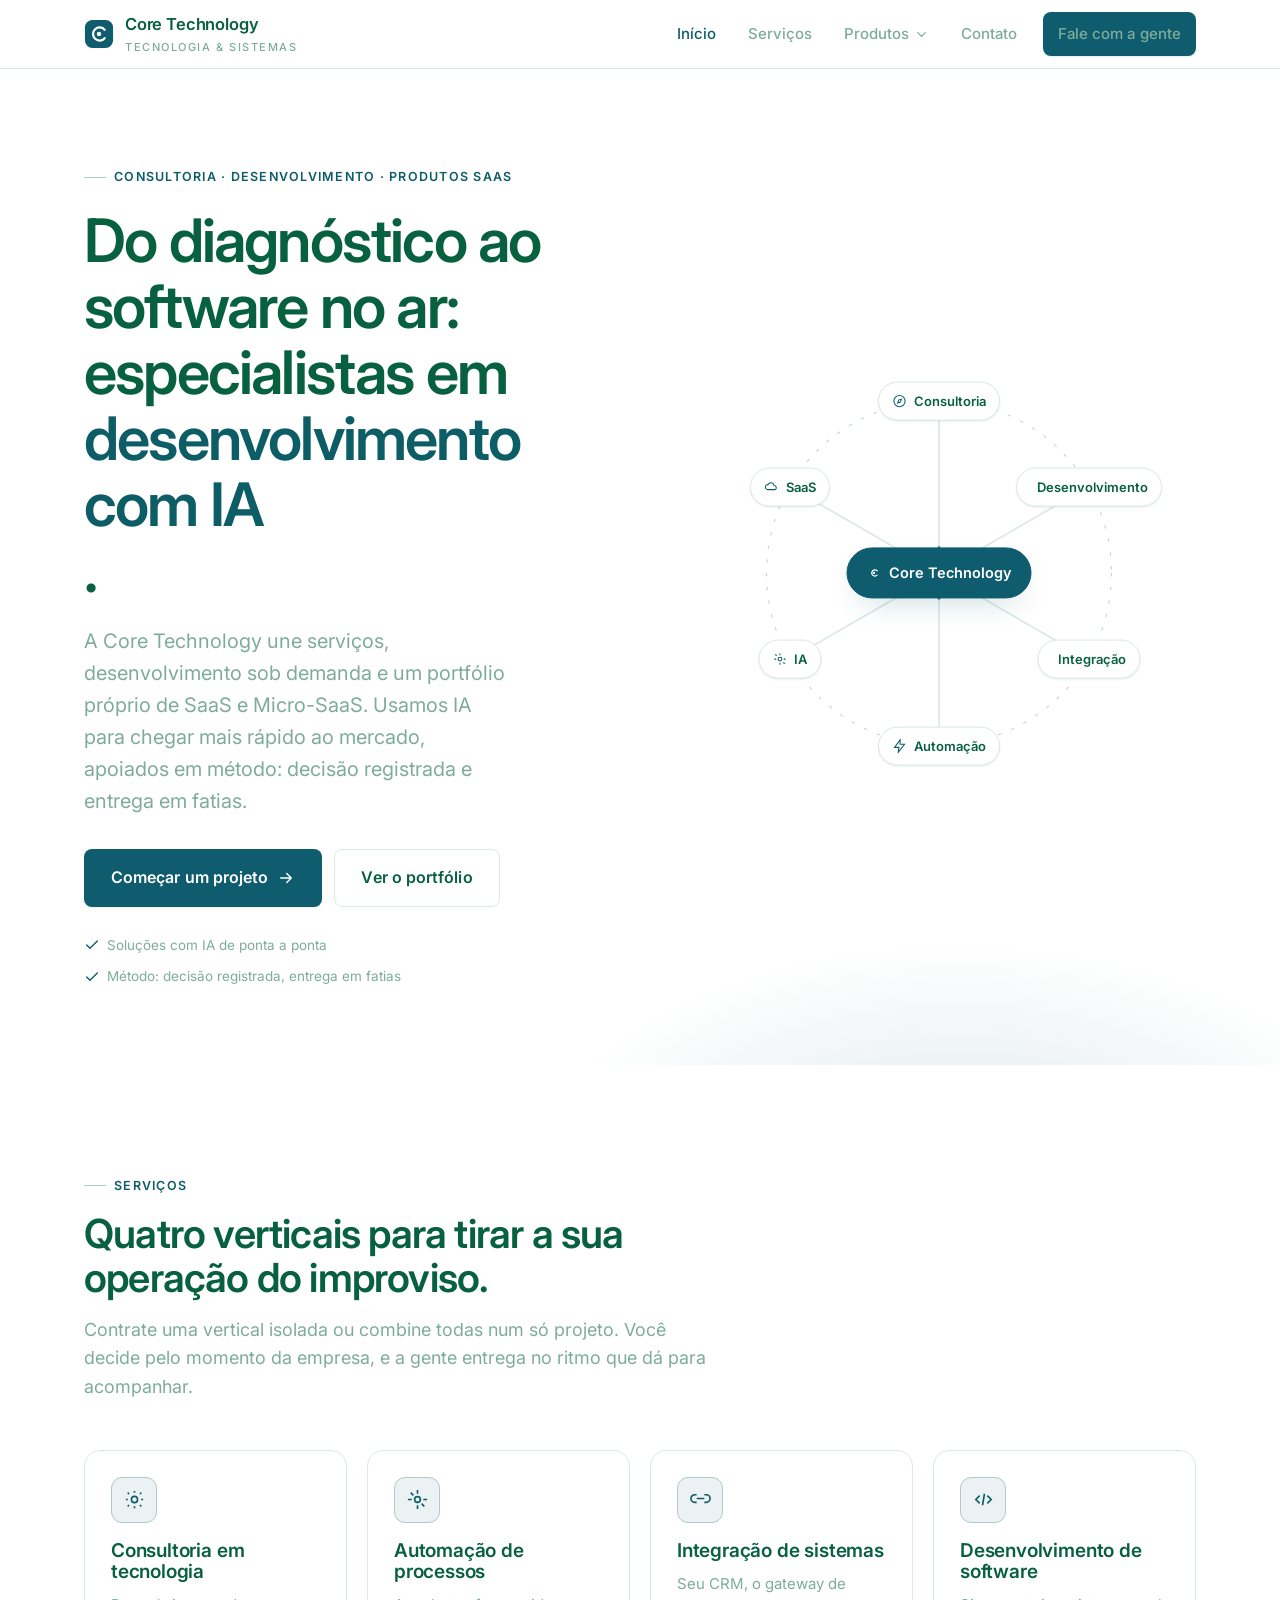
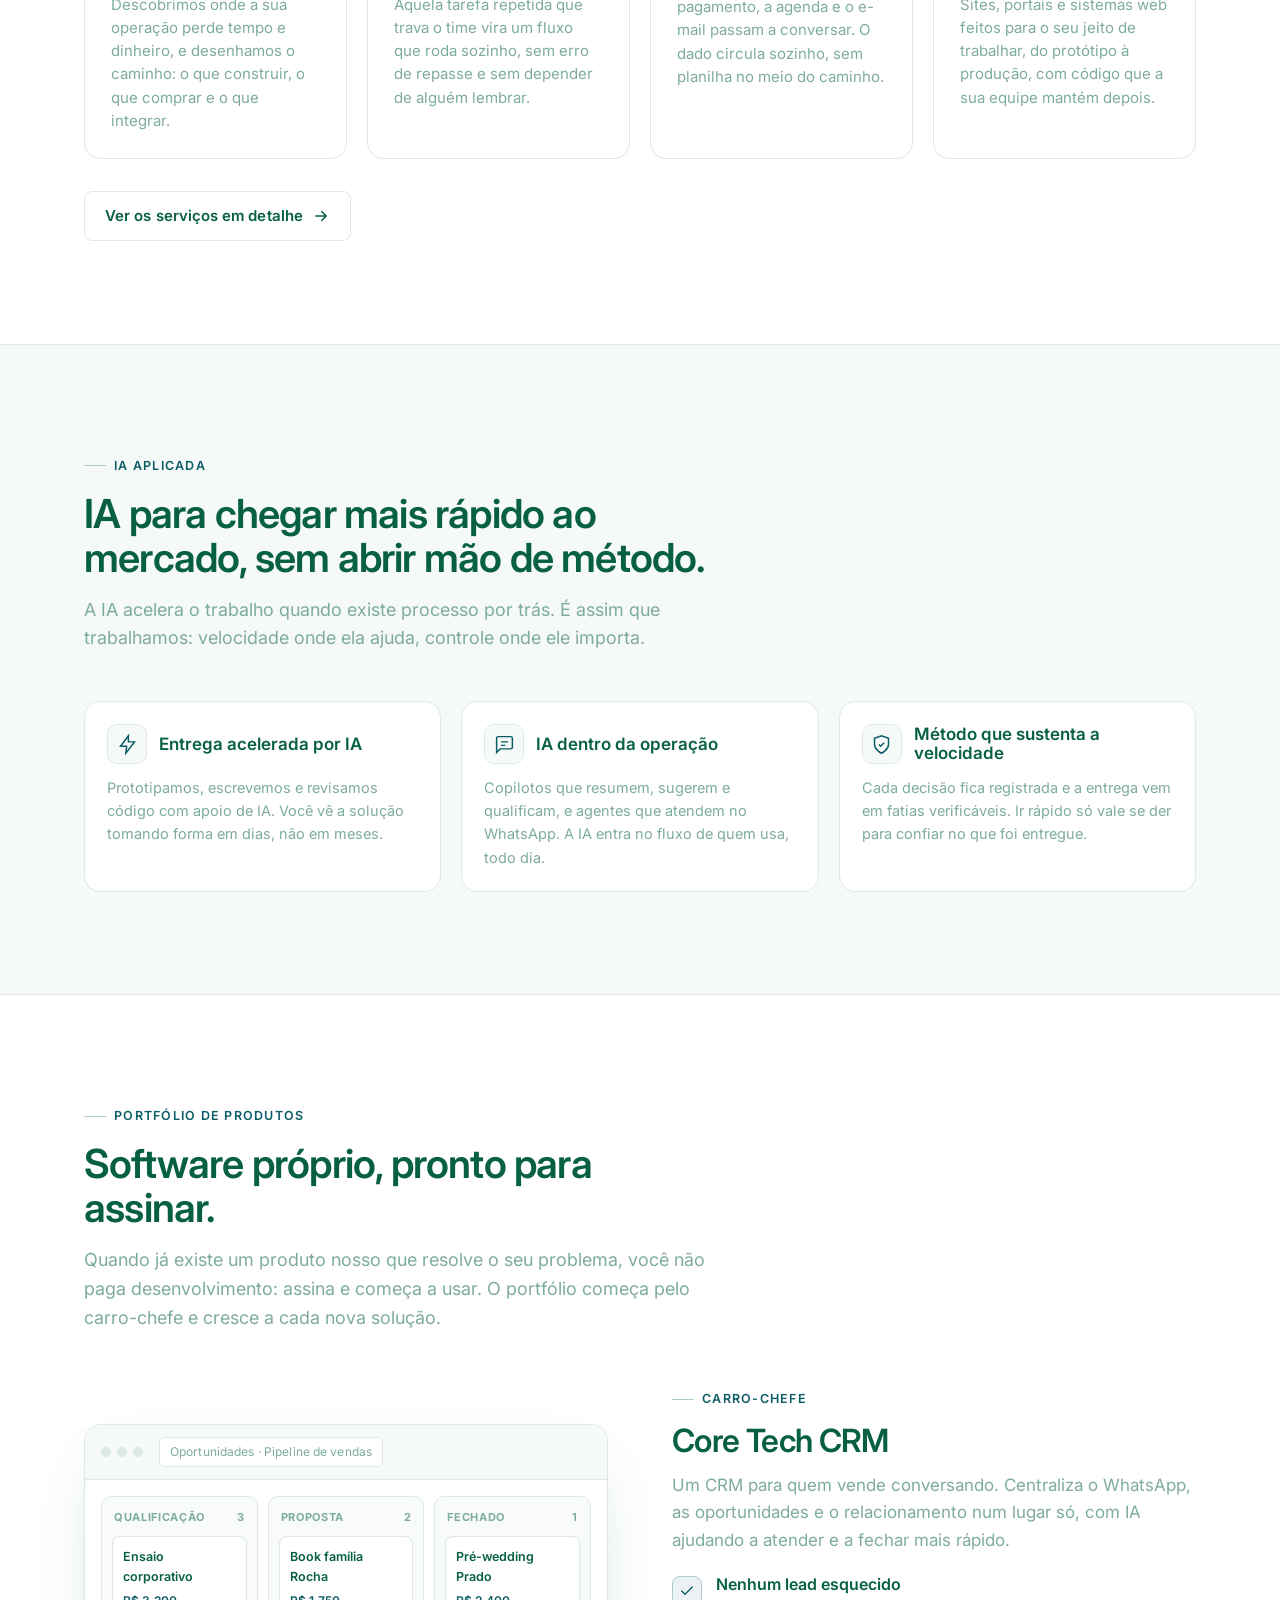
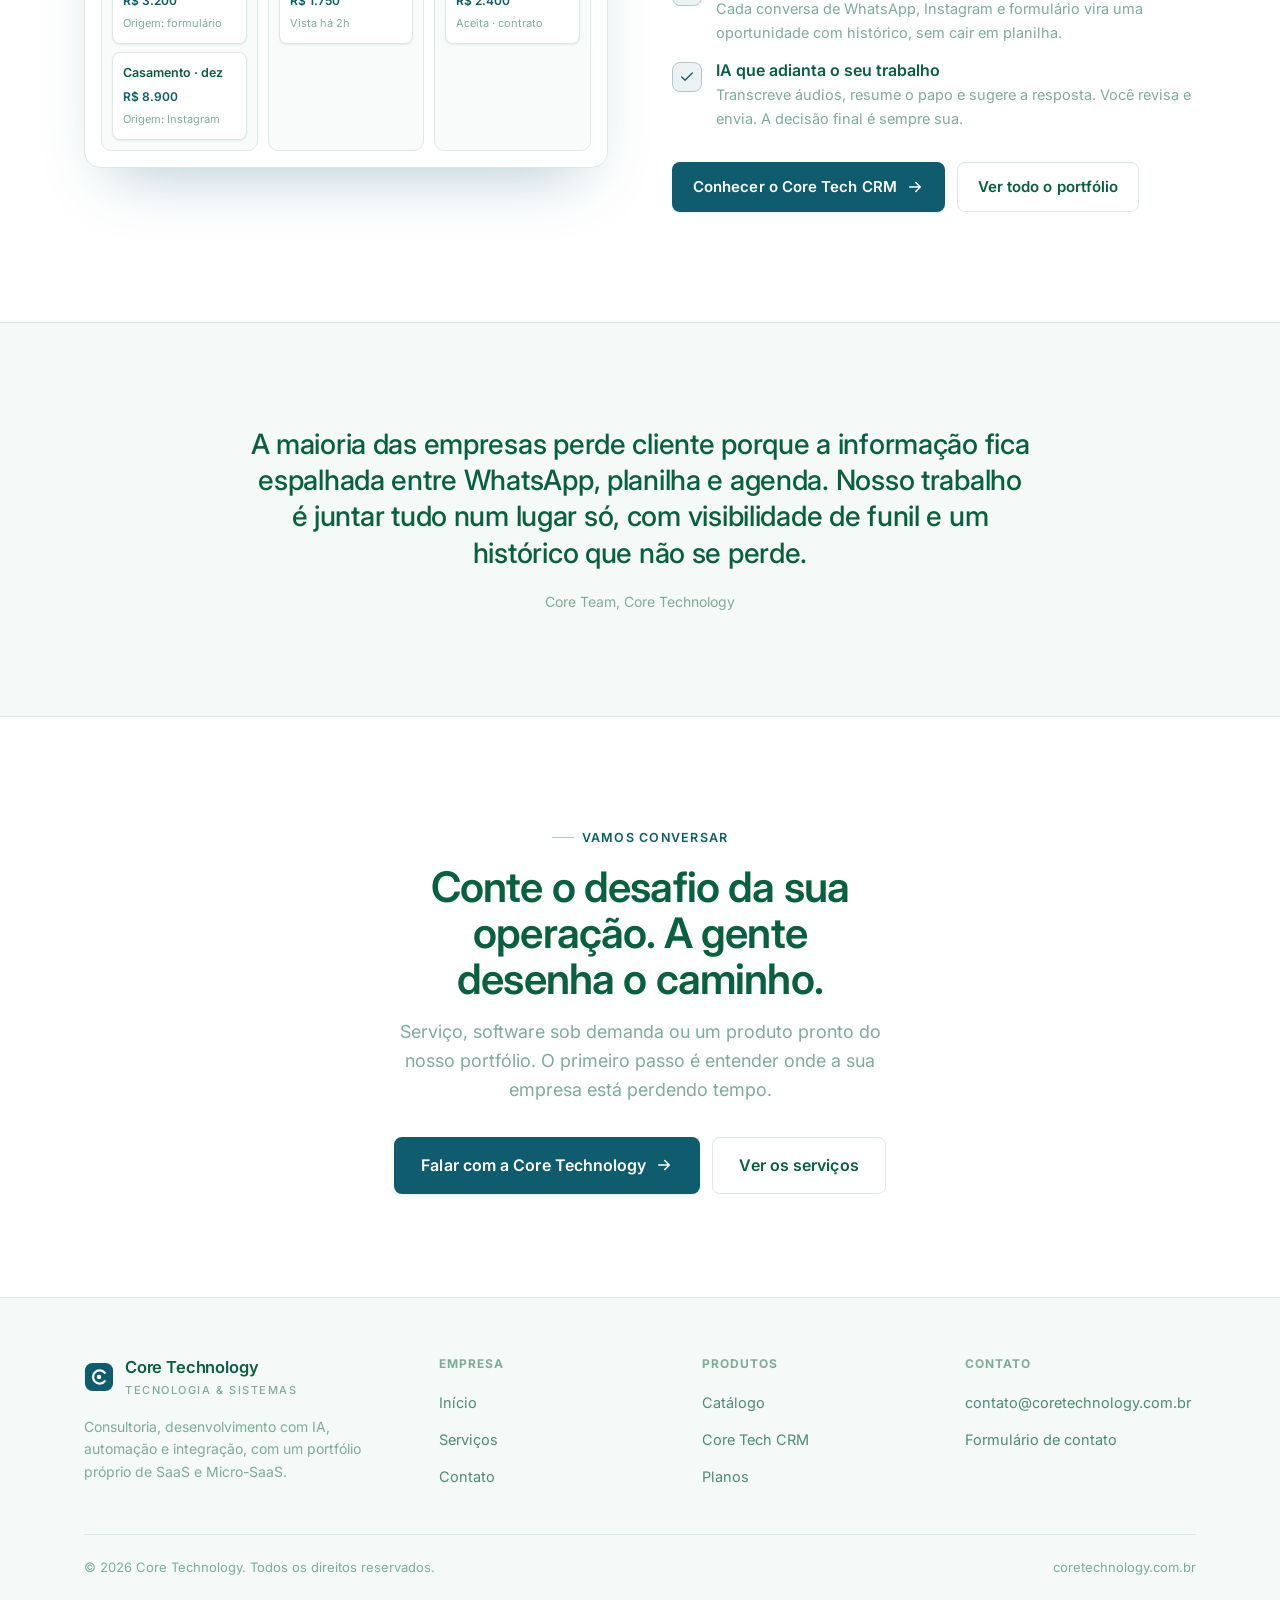
==== index.html @ e30cdcca "Filtro de lista de permissao para o repositorio publico" ====
<!DOCTYPE html>
<html lang="pt-BR">
<head>
<meta charset="UTF-8">
<meta name="viewport" content="width=device-width, initial-scale=1">
<title>Core Technology · Consultoria, desenvolvimento com IA e produtos SaaS</title>
<meta name="description" content="A Core Technology une consultoria em tecnologia, desenvolvimento de software com IA, automação e integração de sistemas a um portfólio próprio de SaaS e Micro-SaaS.">
<link rel="preconnect" href="https://fonts.googleapis.com">
<link rel="preconnect" href="https://fonts.gstatic.com" crossorigin>
<link href="https://fonts.googleapis.com/css2?family=Inter:wght@400;500;600;700&display=swap" rel="stylesheet">
<link rel="stylesheet" href="styles.css?v=3">
</head>
<body>

<!-- ===== Navegação ===== -->
<header class="nav" data-nav data-open="false" data-od-id="site-nav">
  <div class="wrap nav__inner">
    <a href="index.html" class="brand" data-od-id="brand-logo" aria-label="Core Technology, início">
      <svg class="brand__mark" viewBox="0 0 32 32" fill="none" aria-hidden="true">
        <rect x="1" y="1" width="30" height="30" rx="8" fill="var(--accent)"/>
        <path d="M22 11.5a7 7 0 1 0 0 9" stroke="#ffffff" stroke-width="2.4" stroke-linecap="round"/>
        <circle cx="16" cy="16" r="2.4" fill="#ffffff"/>
      </svg>
      <span>
        <span class="brand__name">Core Technology</span>
        <small>Tecnologia &amp; Sistemas</small>
      </span>
    </a>
    <nav class="nav__links" aria-label="Principal">
      <a href="index.html" aria-current="page">Início</a>
      <a href="servicos.html">Serviços</a>
      <div class="nav__drop" data-drop>
        <a href="produtos.html" class="nav__drop-toggle" aria-haspopup="true" aria-expanded="false">Produtos
          <svg class="nav__caret" viewBox="0 0 24 24" fill="none" stroke="currentColor" stroke-width="2" stroke-linecap="round" stroke-linejoin="round" aria-hidden="true"><path d="m6 9 6 6 6-6"/></svg>
        </a>
        <div class="nav__menu">
          <a href="produto-crm.html" class="nav__menu-item">
            <span class="nav__menu-title">Core Tech CRM</span>
            <span class="nav__menu-desc">CRM omnichannel com IA para vender e atender</span>
          </a>
          <span class="nav__menu-soon">Mais produtos em breve</span>
        </div>
      </div>
      <a href="contato.html">Contato</a>
      <a href="contato.html" class="btn btn--primary nav__cta">Fale com a gente</a>
    </nav>
    <button class="nav__burger" data-burger aria-label="Abrir menu" aria-expanded="false">
      <svg viewBox="0 0 24 24" fill="none" stroke="currentColor" stroke-width="2" stroke-linecap="round"><path d="M4 7h16M4 12h16M4 17h16"/></svg>
    </button>
  </div>
</header>

<main>
<!-- ===== Hero ===== -->
<section class="hero" data-od-id="hero">
  <div class="hero__glow" aria-hidden="true"></div>
  <div class="wrap hero__grid">
    <div class="hero__copy reveal in">
      <span class="eyebrow">Consultoria · Desenvolvimento · Produtos SaaS</span>
      <h1>Do diagnóstico ao software no ar: especialistas em <span class="rotator" data-rotate data-words="desenvolvimento com IA|consultoria de tecnologia|automação de processos|integração de sistemas|produtos SaaS">desenvolvimento com IA</span>.</h1>
      <p class="hero__lede">A Core Technology une serviços, desenvolvimento sob demanda e um portfólio próprio de SaaS e Micro-SaaS. Usamos IA para chegar mais rápido ao mercado, apoiados em método: decisão registrada e entrega em fatias.</p>
      <div class="hero__actions">
        <a href="contato.html" class="btn btn--primary btn--lg">Começar um projeto
          <svg viewBox="0 0 24 24" fill="none" stroke="currentColor" stroke-width="2" stroke-linecap="round" stroke-linejoin="round"><path d="M5 12h14M13 6l6 6-6 6"/></svg>
        </a>
        <a href="produtos.html" class="btn btn--ghost btn--lg">Ver o portfólio</a>
      </div>
      <div class="hero__meta">
        <span><svg viewBox="0 0 24 24" fill="none" stroke="currentColor" stroke-width="2" stroke-linecap="round" stroke-linejoin="round"><path d="M20 6 9 17l-5-5"/></svg> Soluções com IA de ponta a ponta</span>
        <span><svg viewBox="0 0 24 24" fill="none" stroke="currentColor" stroke-width="2" stroke-linecap="round" stroke-linejoin="round"><path d="M20 6 9 17l-5-5"/></svg> Método: decisão registrada, entrega em fatias</span>
      </div>
    </div>

    <!-- Animação: constelação de capacidades -->
    <div class="hero__visual reveal in" aria-hidden="true">
      <div class="constellation" data-od-id="hero-constelacao">
        <svg class="constellation__svg" viewBox="0 0 400 400" fill="none" aria-hidden="true">
          <circle class="cons-ring" cx="200" cy="200" r="150"/>
          <g class="cons-lines">
            <line x1="200" y1="200" x2="200" y2="50"/>
            <line x1="200" y1="200" x2="329.9" y2="125"/>
            <line x1="200" y1="200" x2="329.9" y2="275"/>
            <line x1="200" y1="200" x2="200" y2="350"/>
            <line x1="200" y1="200" x2="70.1" y2="275"/>
            <line x1="200" y1="200" x2="70.1" y2="125"/>
          </g>
          <g class="cons-pulses">
            <line x1="200" y1="200" x2="200" y2="50" style="animation-delay:0s"/>
            <line x1="200" y1="200" x2="329.9" y2="125" style="animation-delay:.55s"/>
            <line x1="200" y1="200" x2="329.9" y2="275" style="animation-delay:1.1s"/>
            <line x1="200" y1="200" x2="200" y2="350" style="animation-delay:1.65s"/>
            <line x1="200" y1="200" x2="70.1" y2="275" style="animation-delay:.3s"/>
            <line x1="200" y1="200" x2="70.1" y2="125" style="animation-delay:.85s"/>
          </g>
        </svg>
        <span class="cons-node cons-node--center" style="left:50%;top:50%">
          <svg viewBox="0 0 24 24" fill="none" aria-hidden="true"><path d="M17 8.5a5 5 0 1 0 0 7" stroke="currentColor" stroke-width="2" stroke-linecap="round"/><circle cx="12" cy="12" r="1.8" fill="currentColor"/></svg>
          Core Technology
        </span>
        <span class="cons-node" style="left:50%;top:12.5%;animation-delay:0s"><svg viewBox="0 0 24 24" fill="none" stroke="currentColor" stroke-width="1.7"><circle cx="12" cy="12" r="9"/><path d="m15 9-2 5-4 1 2-5z"/></svg> Consultoria</span>
        <span class="cons-node" style="left:82.475%;top:31.25%;animation-delay:.6s"><svg viewBox="0 0 24 24" fill="none" stroke="currentColor" stroke-width="1.7"><path d="m8 8-4 4 4 4M16 8l4 4-4 4"/></svg> Desenvolvimento</span>
        <span class="cons-node" style="left:82.475%;top:68.75%;animation-delay:1.2s"><svg viewBox="0 0 24 24" fill="none" stroke="currentColor" stroke-width="1.7"><path d="M8 7H6a4 4 0 0 0 0 8h2M16 7h2a4 4 0 0 1 0 8h-2M8 11h8"/></svg> Integração</span>
        <span class="cons-node" style="left:50%;top:87.5%;animation-delay:.3s"><svg viewBox="0 0 24 24" fill="none" stroke="currentColor" stroke-width="1.7"><path d="M13 2 4 14h7l-1 8 10-13h-7z"/></svg> Automação</span>
        <span class="cons-node" style="left:17.525%;top:68.75%;animation-delay:.9s"><svg viewBox="0 0 24 24" fill="none" stroke="currentColor" stroke-width="1.7"><path d="M12 3v3M12 18v3M4.5 4.5 6.7 6.7M17.3 17.3l2.2 2.2M3 12h3M18 12h3"/><circle cx="12" cy="12" r="3"/></svg> IA</span>
        <span class="cons-node" style="left:17.525%;top:31.25%;animation-delay:1.5s"><svg viewBox="0 0 24 24" fill="none" stroke="currentColor" stroke-width="1.7"><path d="M6 16a4 4 0 0 1 .5-8 5 5 0 0 1 9.5 1.5A3.5 3.5 0 0 1 18 16z"/></svg> SaaS</span>
      </div>
    </div>
  </div>
</section>

<!-- ===== Frentes de trabalho ===== -->
<section class="section" data-od-id="frentes">
  <div class="wrap">
    <div class="section__head reveal">
      <span class="eyebrow">Serviços</span>
      <h2>Quatro verticais para tirar a sua operação do improviso.</h2>
      <p>Contrate uma vertical isolada ou combine todas num só projeto. Você decide pelo momento da empresa, e a gente entrega no ritmo que dá para acompanhar.</p>
    </div>
    <div class="grid grid--4">
      <article class="card reveal" data-od-id="card-consultoria">
        <div class="card__icon"><svg viewBox="0 0 24 24" fill="none" stroke="currentColor" stroke-width="1.7"><path d="M12 3v2M12 19v2M5 12H3M21 12h-2M6.3 6.3 4.9 4.9M19.1 19.1l-1.4-1.4M17.7 6.3l1.4-1.4M4.9 19.1l1.4-1.4"/><circle cx="12" cy="12" r="3.2"/></svg></div>
        <h3>Consultoria em tecnologia</h3>
        <p>Descobrimos onde a sua operação perde tempo e dinheiro, e desenhamos o caminho: o que construir, o que comprar e o que integrar.</p>
      </article>
      <article class="card reveal" data-od-id="card-automacao">
        <div class="card__icon"><svg viewBox="0 0 24 24" fill="none" stroke="currentColor" stroke-width="1.7"><path d="M12 2v4M12 18v4M4.9 4.9l2.8 2.8M16.3 16.3l2.8 2.8M2 12h4M18 12h4"/><circle cx="12" cy="12" r="3"/></svg></div>
        <h3>Automação de processos</h3>
        <p>Aquela tarefa repetida que trava o time vira um fluxo que roda sozinho, sem erro de repasse e sem depender de alguém lembrar.</p>
      </article>
      <article class="card reveal" data-od-id="card-integracao">
        <div class="card__icon"><svg viewBox="0 0 24 24" fill="none" stroke="currentColor" stroke-width="1.7"><path d="M8 7H6a4 4 0 0 0 0 8h2M16 7h2a4 4 0 0 1 0 8h-2M8 11h8"/></svg></div>
        <h3>Integração de sistemas</h3>
        <p>Seu CRM, o gateway de pagamento, a agenda e o e-mail passam a conversar. O dado circula sozinho, sem planilha no meio do caminho.</p>
      </article>
      <article class="card reveal" data-od-id="card-desenvolvimento">
        <div class="card__icon"><svg viewBox="0 0 24 24" fill="none" stroke="currentColor" stroke-width="1.7"><path d="m8 8-4 4 4 4M16 8l4 4-4 4M13 6l-2 12"/></svg></div>
        <h3>Desenvolvimento de software</h3>
        <p>Sites, portais e sistemas web feitos para o seu jeito de trabalhar, do protótipo à produção, com código que a sua equipe mantém depois.</p>
      </article>
    </div>
    <div style="margin-top:32px" class="reveal">
      <a href="servicos.html" class="btn btn--ghost">Ver os serviços em detalhe
        <svg viewBox="0 0 24 24" fill="none" stroke="currentColor" stroke-width="2" stroke-linecap="round" stroke-linejoin="round"><path d="M5 12h14M13 6l6 6-6 6"/></svg>
      </a>
    </div>
  </div>
</section>

<!-- ===== IA + método ===== -->
<section class="section section--surface" data-od-id="ia-metodo">
  <div class="wrap">
    <div class="section__head reveal">
      <span class="eyebrow">IA aplicada</span>
      <h2>IA para chegar mais rápido ao mercado, sem abrir mão de método.</h2>
      <p>A IA acelera o trabalho quando existe processo por trás. É assim que trabalhamos: velocidade onde ela ajuda, controle onde ele importa.</p>
    </div>
    <div class="grid grid--3">
      <article class="feat reveal" data-od-id="ia-1">
        <div class="feat__head">
          <div class="feat__ico"><svg viewBox="0 0 24 24" fill="none" stroke="currentColor" stroke-width="1.7"><path d="M13 2 4 14h7l-1 8 10-13h-7z"/></svg></div>
          <h3>Entrega acelerada por IA</h3>
        </div>
        <p>Prototipamos, escrevemos e revisamos código com apoio de IA. Você vê a solução tomando forma em dias, não em meses.</p>
      </article>
      <article class="feat reveal" data-od-id="ia-2">
        <div class="feat__head">
          <div class="feat__ico"><svg viewBox="0 0 24 24" fill="none" stroke="currentColor" stroke-width="1.7"><path d="M21 15a2 2 0 0 1-2 2H7l-4 4V5a2 2 0 0 1 2-2h14a2 2 0 0 1 2 2z"/><path d="M8 9h8M8 13h5"/></svg></div>
          <h3>IA dentro da operação</h3>
        </div>
        <p>Copilotos que resumem, sugerem e qualificam, e agentes que atendem no WhatsApp. A IA entra no fluxo de quem usa, todo dia.</p>
      </article>
      <article class="feat reveal" data-od-id="ia-3">
        <div class="feat__head">
          <div class="feat__ico"><svg viewBox="0 0 24 24" fill="none" stroke="currentColor" stroke-width="1.7"><path d="M12 22s8-4 8-10V5l-8-3-8 3v7c0 6 8 10 8 10z"/><path d="m9 12 2 2 4-4"/></svg></div>
          <h3>Método que sustenta a velocidade</h3>
        </div>
        <p>Cada decisão fica registrada e a entrega vem em fatias verificáveis. Ir rápido só vale se der para confiar no que foi entregue.</p>
      </article>
    </div>
  </div>
</section>

<!-- ===== Portfólio de produtos ===== -->
<section class="section" data-od-id="portfolio">
  <div class="wrap">
    <div class="section__head reveal">
      <span class="eyebrow">Portfólio de produtos</span>
      <h2>Software próprio, pronto para assinar.</h2>
      <p>Quando já existe um produto nosso que resolve o seu problema, você não paga desenvolvimento: assina e começa a usar. O portfólio começa pelo carro-chefe e cresce a cada nova solução.</p>
    </div>

    <div class="split reveal" style="margin-bottom:8px">
      <div class="split__media" aria-hidden="true">
        <div class="mock" data-od-id="crm-kanban-mockup">
          <div class="mock__bar">
            <span class="mock__dots"><i></i><i></i><i></i></span>
            <span class="mock__addr">Oportunidades · Pipeline de vendas</span>
          </div>
          <div style="padding:16px">
            <div class="kanban">
              <div class="kanban__col">
                <div class="kanban__h"><span>Qualificação</span><span>3</span></div>
                <div class="kanban__card"><div class="t">Ensaio corporativo</div><div class="v">R$ 3.200</div><div class="m">Origem: formulário</div></div>
                <div class="kanban__card"><div class="t">Casamento · dez</div><div class="v">R$ 8.900</div><div class="m">Origem: Instagram</div></div>
              </div>
              <div class="kanban__col">
                <div class="kanban__h"><span>Proposta</span><span>2</span></div>
                <div class="kanban__card"><div class="t">Book família Rocha</div><div class="v">R$ 1.750</div><div class="m">Vista há 2h</div></div>
              </div>
              <div class="kanban__col">
                <div class="kanban__h"><span>Fechado</span><span>1</span></div>
                <div class="kanban__card"><div class="t">Pré-wedding Prado</div><div class="v">R$ 2.400</div><div class="m">Aceita · contrato</div></div>
              </div>
            </div>
          </div>
        </div>
      </div>
      <div class="split__copy">
        <span class="eyebrow">Carro-chefe</span>
        <h3 style="font-size:clamp(24px,3.2vw,32px);letter-spacing:-0.02em;margin-top:14px">Core Tech CRM</h3>
        <p style="margin-top:14px;color:var(--fg-mute);font-size:17px">Um CRM para quem vende conversando. Centraliza o WhatsApp, as oportunidades e o relacionamento num lugar só, com IA ajudando a atender e a fechar mais rápido.</p>
        <ul class="split__list" style="margin-top:22px">
          <li>
            <span class="n"><svg viewBox="0 0 24 24" fill="none" stroke="currentColor" stroke-width="2" stroke-linecap="round" stroke-linejoin="round"><path d="M20 6 9 17l-5-5"/></svg></span>
            <div><h4>Nenhum lead esquecido</h4><p>Cada conversa de WhatsApp, Instagram e formulário vira uma oportunidade com histórico, sem cair em planilha.</p></div>
          </li>
          <li>
            <span class="n"><svg viewBox="0 0 24 24" fill="none" stroke="currentColor" stroke-width="2" stroke-linecap="round" stroke-linejoin="round"><path d="M20 6 9 17l-5-5"/></svg></span>
            <div><h4>IA que adianta o seu trabalho</h4><p>Transcreve áudios, resume o papo e sugere a resposta. Você revisa e envia. A decisão final é sempre sua.</p></div>
          </li>
        </ul>
        <div class="hero__actions">
          <a href="produto-crm.html" class="btn btn--primary">Conhecer o Core Tech CRM
            <svg viewBox="0 0 24 24" fill="none" stroke="currentColor" stroke-width="2" stroke-linecap="round" stroke-linejoin="round"><path d="M5 12h14M13 6l6 6-6 6"/></svg>
          </a>
          <a href="produtos.html" class="btn btn--ghost">Ver todo o portfólio</a>
        </div>
      </div>
    </div>
  </div>
</section>

<!-- ===== Citação / princípio ===== -->
<section class="section section--surface" data-od-id="principio">
  <div class="wrap">
    <div class="quote reveal">
      <p>A maioria das empresas perde cliente porque a informação fica espalhada entre WhatsApp, planilha e agenda. Nosso trabalho é juntar tudo num lugar só, com visibilidade de funil e um histórico que não se perde.</p>
      <cite>Core Team, Core Technology</cite>
    </div>
  </div>
</section>

<!-- ===== CTA final ===== -->
<section class="section" data-od-id="cta">
  <div class="wrap cta-band reveal">
    <span class="eyebrow" style="justify-content:center">Vamos conversar</span>
    <h2 style="margin-top:16px">Conte o desafio da sua operação. A gente desenha o caminho.</h2>
    <p>Serviço, software sob demanda ou um produto pronto do nosso portfólio. O primeiro passo é entender onde a sua empresa está perdendo tempo.</p>
    <div class="hero__actions">
      <a href="contato.html" class="btn btn--primary btn--lg">Falar com a Core Technology
        <svg viewBox="0 0 24 24" fill="none" stroke="currentColor" stroke-width="2" stroke-linecap="round" stroke-linejoin="round"><path d="M5 12h14M13 6l6 6-6 6"/></svg>
      </a>
      <a href="servicos.html" class="btn btn--ghost btn--lg">Ver os serviços</a>
    </div>
  </div>
</section>
</main>

<!-- ===== Rodapé ===== -->
<footer class="footer" data-od-id="site-footer">
  <div class="wrap">
    <div class="footer__grid">
      <div class="footer__brand">
        <a href="index.html" class="brand" aria-label="Core Technology">
          <svg class="brand__mark" viewBox="0 0 32 32" fill="none" aria-hidden="true">
            <rect x="1" y="1" width="30" height="30" rx="8" fill="var(--accent)"/>
            <path d="M22 11.5a7 7 0 1 0 0 9" stroke="#ffffff" stroke-width="2.4" stroke-linecap="round"/>
            <circle cx="16" cy="16" r="2.4" fill="#ffffff"/>
          </svg>
          <span><span class="brand__name">Core Technology</span><small>Tecnologia &amp; Sistemas</small></span>
        </a>
        <p>Consultoria, desenvolvimento com IA, automação e integração, com um portfólio próprio de SaaS e Micro-SaaS.</p>
      </div>
      <div>
        <h5>Empresa</h5>
        <ul>
          <li><a href="index.html">Início</a></li>
          <li><a href="servicos.html">Serviços</a></li>
          <li><a href="contato.html">Contato</a></li>
        </ul>
      </div>
      <div>
        <h5>Produtos</h5>
        <ul>
          <li><a href="produtos.html">Catálogo</a></li>
          <li><a href="produto-crm.html">Core Tech CRM</a></li>
          <li><a href="produto-crm.html#planos">Planos</a></li>
        </ul>
      </div>
      <div>
        <h5>Contato</h5>
        <ul>
          <li><a href="mailto:contato@coretechnology.com.br">contato@coretechnology.com.br</a></li>
          <li><a href="contato.html">Formulário de contato</a></li>
        </ul>
      </div>
    </div>
    <div class="footer__bar">
      <span>© <span data-year>2026</span> Core Technology. Todos os direitos reservados.</span>
      <span>coretechnology.com.br</span>
    </div>
  </div>
</footer>

<script src="site.js?v=3"></script>
</body>
</html>
---- styles.css ----
/* Core Technology — sistema visual compartilhado
   Design System: Core Tech CRM Suite — azul-petróleo, superfícies claras, Inter.
   Superfície pública: densidade respirada. Cores literais só no :root. */

:root {
  --bg: #ffffff;
  --fg: #07603f;
  --accent: #0e5c6e;
  --surface: #f5f9f7;
  --muted: #8fb7a9;
  --border: #dce9e4;

  /* derivados — nenhum literal novo, só mistura dos tokens acima */
  --fg-soft: color-mix(in srgb, var(--fg) 72%, var(--bg));
  --fg-mute: color-mix(in srgb, var(--fg) 52%, var(--bg));
  --accent-ink: color-mix(in srgb, var(--accent) 85%, var(--fg));
  --accent-wash: color-mix(in srgb, var(--accent) 8%, var(--bg));
  --accent-line: color-mix(in srgb, var(--accent) 22%, var(--border));
  --surface-2: color-mix(in srgb, var(--surface) 60%, var(--bg));
  --shadow-sm: 0 1px 2px color-mix(in srgb, var(--accent) 10%, transparent);
  --shadow-md: 0 12px 32px -14px color-mix(in srgb, var(--accent) 30%, transparent);
  --shadow-lg: 0 30px 60px -28px color-mix(in srgb, var(--accent) 34%, transparent);

  --font: "Inter", system-ui, -apple-system, "Segoe UI", "Helvetica Neue", Arial, sans-serif;
  --radius: 8px;
  --radius-lg: 16px;
  --maxw: 1160px;
  --ease: cubic-bezier(0.22, 0.61, 0.36, 1);
}

* { box-sizing: border-box; }

html { scroll-behavior: smooth; -webkit-text-size-adjust: 100%; overflow-x: hidden; }

body {
  margin: 0;
  width: 100%;
  max-width: 100%;
  overflow-x: clip; /* trava rolagem horizontal sem virar contêiner de rolagem (preserva o header sticky) */
  font-family: var(--font);
  font-size: 17px;
  line-height: 1.6;
  color: var(--fg-soft);
  background: var(--bg);
  -webkit-font-smoothing: antialiased;
  text-rendering: optimizeLegibility;
}

img { max-width: 100%; display: block; }
a { color: inherit; text-decoration: none; }

h1, h2, h3, h4 { color: var(--fg); font-weight: 600; line-height: 1.1; margin: 0; }
p { margin: 0; }

::selection { background: color-mix(in srgb, var(--accent) 22%, var(--bg)); color: var(--fg); }

.wrap { width: 100%; max-width: var(--maxw); margin-inline: auto; padding-inline: 24px; }

/* Salvaguardas contra overflow horizontal — itens de grid/flex precisam poder encolher */
main { overflow-x: clip; }
svg, img, video { max-width: 100%; }
.hero__grid > *, .split > *, .spotlight__inner > *, .contact-grid > * { min-width: 0; }
.hero__copy, .hero__visual, .split__copy, .split__media, .section__head { min-width: 0; max-width: 100%; }
.mock, .mock__main, .mock__bar, .mock__body, .thread, .thread__body,
.kanban, .kanban__col, .plan, .tile, .card, .feat { min-width: 0; }
.mock { max-width: 100%; }
.mock__addr { min-width: 0; overflow: hidden; text-overflow: ellipsis; white-space: nowrap; }
.hero h1, .section__head h2, .cta-band h2, .quote p, .card h3, .feat h3, .tile__k,
.hero__lede, .card p, .feat li, .plan li, .tile p, p { overflow-wrap: break-word; }

.eyebrow {
  display: inline-flex; align-items: center; flex-wrap: wrap; gap: 8px;
  max-width: 100%; font-size: 12.5px; font-weight: 600; letter-spacing: 0.1em; text-transform: uppercase;
  color: var(--accent-ink); overflow-wrap: break-word;
}
.eyebrow::before {
  content: ""; width: 22px; height: 1px; flex: none; background: var(--accent-line);
}

/* ---------- Navegação ---------- */
.nav {
  position: sticky; top: 0; z-index: 50;
  background: color-mix(in srgb, var(--bg) 86%, transparent);
  backdrop-filter: saturate(1.4) blur(12px);
  border-bottom: 1px solid var(--border);
}
.nav__inner { display: flex; align-items: center; gap: 24px; height: 68px; }
.brand { display: inline-flex; align-items: center; gap: 11px; font-weight: 600; color: var(--fg); letter-spacing: -0.01em; }
.brand__mark { width: 30px; height: 30px; flex: none; }
.brand small { display: block; font-size: 11px; font-weight: 500; letter-spacing: 0.14em; text-transform: uppercase; color: var(--fg-mute); margin-top: 1px; }
.brand__name { font-size: 16.5px; line-height: 1.05; }

.nav__links { display: flex; align-items: center; gap: 4px; margin-left: auto; }
.nav__links a {
  padding: 9px 14px; border-radius: var(--radius); font-size: 15px; font-weight: 500;
  color: var(--fg-mute); transition: color 0.18s var(--ease), background 0.18s var(--ease);
}
.nav__links a:hover { color: var(--fg); background: var(--surface); }
.nav__links a[aria-current="page"] { color: var(--accent-ink); }
.nav__cta { margin-left: 8px; }
.nav__burger { display: none; }

/* ---------- Botões ---------- */
.btn {
  display: inline-flex; align-items: center; justify-content: center; gap: 9px;
  font-family: inherit; font-size: 15px; font-weight: 600; letter-spacing: 0.005em;
  padding: 12px 20px; border-radius: var(--radius); border: 1px solid transparent;
  cursor: pointer; transition: transform 0.15s var(--ease), box-shadow 0.2s var(--ease), background 0.2s var(--ease), border-color 0.2s var(--ease);
  max-width: 100%; text-align: center; white-space: normal; overflow-wrap: break-word;
}
.btn svg { width: 18px; height: 18px; flex: none; }
.btn--primary { background: var(--accent); color: var(--bg); box-shadow: var(--shadow-sm); }
.btn--primary:hover { background: var(--accent-ink); box-shadow: var(--shadow-md); transform: translateY(-1px); }
.btn--primary:active { transform: translateY(0); }
.btn--ghost { background: var(--bg); color: var(--fg); border-color: var(--border); }
.btn--ghost:hover { border-color: var(--accent-line); background: var(--surface); transform: translateY(-1px); }
.btn--lg { padding: 15px 26px; font-size: 16px; }

/* ---------- Seções ---------- */
.section { padding-block: clamp(56px, 8vw, 104px); }
.section--surface { background: var(--surface); border-block: 1px solid var(--border); }
.section__head { max-width: 640px; margin-bottom: 48px; }
.section__head--center { margin-inline: auto; text-align: center; }
.section__head h2 {
  font-size: clamp(28px, 4vw, 40px); letter-spacing: -0.02em; margin-top: 16px;
}
.section__head p { margin-top: 16px; font-size: 18px; color: var(--fg-mute); }

/* ---------- Hero ---------- */
.hero { position: relative; overflow: hidden; padding-top: clamp(56px, 7vw, 92px); padding-bottom: clamp(48px, 6vw, 80px); }
.hero__grid { display: grid; grid-template-columns: 1.02fr 0.98fr; gap: clamp(32px, 5vw, 64px); align-items: center; }
.hero h1 { font-size: clamp(34px, 5.2vw, 60px); letter-spacing: -0.03em; margin-top: 20px; }
.hero h1 em { font-style: normal; color: var(--accent-ink); }
.hero__lede { margin-top: 22px; font-size: clamp(17px, 2vw, 20px); color: var(--fg-mute); max-width: 33ch; }
.hero__actions { margin-top: 32px; display: flex; flex-wrap: wrap; gap: 12px; }
.hero__meta { margin-top: 28px; display: flex; flex-wrap: wrap; gap: 10px 22px; font-size: 13.5px; color: var(--fg-mute); }
.hero__meta span { display: inline-flex; align-items: center; gap: 7px; }
.hero__meta svg { width: 16px; height: 16px; color: var(--accent-ink); }
.hero__glow {
  position: absolute; inset: auto -10% -40% 40%; height: 520px;
  background: radial-gradient(closest-side, color-mix(in srgb, var(--accent) 16%, transparent), transparent);
  pointer-events: none; z-index: -1;
}

/* ---------- Mockup do produto (chrome de app) ---------- */
.mock {
  border: 1px solid var(--border); border-radius: var(--radius-lg); overflow: hidden;
  background: var(--bg); box-shadow: var(--shadow-lg);
}
.mock__bar { display: flex; align-items: center; gap: 8px; padding: 12px 16px; border-bottom: 1px solid var(--border); background: var(--surface); }
.mock__dots { display: flex; gap: 6px; }
.mock__dots i { width: 10px; height: 10px; border-radius: 50%; background: var(--border); display: block; }
.mock__addr { margin-left: 8px; font-size: 12px; color: var(--fg-mute); background: var(--bg); border: 1px solid var(--border); border-radius: 6px; padding: 4px 10px; letter-spacing: 0.01em; }
.mock__body { display: grid; grid-template-columns: 168px 1fr; min-height: 360px; }
.mock__side { border-right: 1px solid var(--border); padding: 14px 12px; background: var(--surface-2); }
.mock__side .lbl { font-size: 10.5px; letter-spacing: 0.1em; text-transform: uppercase; color: var(--fg-mute); font-weight: 600; margin: 6px 8px 10px; }
.mock__navitem { display: flex; align-items: center; gap: 9px; padding: 8px 9px; border-radius: 7px; font-size: 13px; color: var(--fg-soft); font-weight: 500; }
.mock__navitem svg { width: 16px; height: 16px; color: var(--fg-mute); }
.mock__navitem.is-active { background: var(--accent-wash); color: var(--accent-ink); }
.mock__navitem.is-active svg { color: var(--accent-ink); }
.mock__main { padding: 16px; display: flex; flex-direction: column; gap: 12px; }
.mock__row { display: flex; align-items: center; justify-content: space-between; gap: 12px; }
.mock__title { font-size: 15px; font-weight: 600; color: var(--fg); }
.mock__credits { display: inline-flex; align-items: center; gap: 7px; font-size: 12px; font-weight: 600; color: var(--accent-ink); background: var(--accent-wash); border: 1px solid var(--accent-line); border-radius: 999px; padding: 5px 11px; }
.mock__credits b { font-weight: 700; }

.thread { display: flex; gap: 11px; padding: 11px; border: 1px solid var(--border); border-radius: 10px; background: var(--bg); }
.thread.is-active { border-color: var(--accent-line); background: var(--accent-wash); }
.avatar { width: 34px; height: 34px; flex: none; border-radius: 50%; background: var(--surface); border: 1px solid var(--border); display: grid; place-items: center; font-size: 12px; font-weight: 700; color: var(--accent-ink); }
.thread__body { flex: 1; min-width: 0; }
.thread__top { display: flex; align-items: center; justify-content: space-between; gap: 8px; }
.thread__name { font-size: 13.5px; font-weight: 600; color: var(--fg); }
.thread__time { font-size: 11px; color: var(--fg-mute); flex: none; }
.thread__msg { font-size: 12.5px; color: var(--fg-mute); overflow: hidden; text-overflow: ellipsis; white-space: nowrap; margin-top: 2px; }
.chip { display: inline-flex; align-items: center; gap: 5px; font-size: 10.5px; font-weight: 600; letter-spacing: 0.02em; padding: 3px 8px; border-radius: 999px; border: 1px solid var(--border); color: var(--fg-mute); background: var(--surface); margin-top: 7px; }
.chip--wa { color: var(--accent-ink); border-color: var(--accent-line); background: var(--accent-wash); }
.chip svg { width: 12px; height: 12px; }

/* ---------- Grid de frentes / features ---------- */
.grid { display: grid; gap: 20px; }
.grid--3 { grid-template-columns: repeat(3, 1fr); }
.grid--4 { grid-template-columns: repeat(4, 1fr); }
.grid--2 { grid-template-columns: repeat(2, 1fr); }

.card {
  background: var(--bg); border: 1px solid var(--border); border-radius: var(--radius-lg);
  padding: 26px; transition: transform 0.2s var(--ease), box-shadow 0.2s var(--ease), border-color 0.2s var(--ease);
}
.card:hover { transform: translateY(-3px); box-shadow: var(--shadow-md); border-color: var(--accent-line); }
.card__icon {
  width: 46px; height: 46px; border-radius: 11px; display: grid; place-items: center;
  background: var(--accent-wash); color: var(--accent-ink); border: 1px solid var(--accent-line); margin-bottom: 18px;
}
.card__icon svg { width: 23px; height: 23px; }
.card h3 { font-size: 19px; letter-spacing: -0.01em; }
.card p { margin-top: 10px; font-size: 15px; color: var(--fg-mute); line-height: 1.55; }
.card__tag { display: block; font-size: 12px; font-weight: 600; letter-spacing: 0.02em; color: var(--accent-ink); margin-bottom: 6px; }

.feat { border: 1px solid var(--border); border-radius: var(--radius-lg); padding: 22px; background: var(--bg); }
.feat__head { display: flex; align-items: center; gap: 12px; }
.feat__ico { width: 40px; height: 40px; flex: none; border-radius: 10px; display: grid; place-items: center; background: var(--surface); border: 1px solid var(--border); color: var(--accent-ink); }
.feat__ico svg { width: 21px; height: 21px; }
.feat h3 { font-size: 17px; }
.feat p { margin-top: 12px; font-size: 14.5px; color: var(--fg-mute); }
.feat ul { margin: 12px 0 0; padding: 0; list-style: none; display: grid; gap: 7px; }
.feat li { position: relative; padding-left: 22px; font-size: 14px; color: var(--fg-soft); }
.feat li::before {
  content: ""; position: absolute; left: 0; top: 7px; width: 12px; height: 12px;
  border-radius: 50%; background: var(--accent-wash); border: 1px solid var(--accent-line);
}
.feat li::after {
  content: ""; position: absolute; left: 4px; top: 10px; width: 4px; height: 4px; border-radius: 50%; background: var(--accent-ink);
}

/* ---------- Split (texto + visual) ---------- */
.split { display: grid; grid-template-columns: 1fr 1fr; gap: clamp(32px, 5vw, 72px); align-items: center; }
.split--rev .split__media { order: -1; }
.split__list { margin: 26px 0 0; padding: 0; list-style: none; display: grid; gap: 18px; }
.split__list li { display: flex; gap: 14px; }
.split__list .n { flex: none; width: 30px; height: 30px; border-radius: 8px; display: grid; place-items: center; font-size: 13px; font-weight: 700; color: var(--accent-ink); background: var(--accent-wash); border: 1px solid var(--accent-line); }
.split__list h4 { font-size: 16px; }
.split__list p { margin-top: 4px; font-size: 14.5px; color: var(--fg-mute); }

/* ---------- Kanban mini ---------- */
.kanban { display: grid; grid-template-columns: repeat(3, 1fr); gap: 10px; }
.kanban__col { background: var(--surface-2); border: 1px solid var(--border); border-radius: 10px; padding: 10px; }
.kanban__h { font-size: 11px; font-weight: 700; letter-spacing: 0.06em; text-transform: uppercase; color: var(--fg-mute); margin: 2px 2px 10px; display: flex; justify-content: space-between; }
.kanban__card { background: var(--bg); border: 1px solid var(--border); border-radius: 8px; padding: 10px; margin-bottom: 8px; box-shadow: var(--shadow-sm); }
.kanban__card:last-child { margin-bottom: 0; }
.kanban__card .t { font-size: 12.5px; font-weight: 600; color: var(--fg); }
.kanban__card .v { font-size: 12px; color: var(--accent-ink); font-weight: 600; margin-top: 4px; }
.kanban__card .m { font-size: 11px; color: var(--fg-mute); margin-top: 5px; }

/* ---------- Faixa de destaque ---------- */
.spotlight { background: var(--accent); color: var(--bg); border-radius: var(--radius-lg); overflow: hidden; }
.spotlight * { color: inherit; }
.spotlight__inner { display: grid; grid-template-columns: 1fr 1fr; gap: clamp(28px, 4vw, 56px); align-items: center; padding: clamp(32px, 5vw, 60px); }
.spotlight .eyebrow { color: color-mix(in srgb, var(--bg) 82%, var(--accent)); }
.spotlight .eyebrow::before { background: color-mix(in srgb, var(--bg) 55%, transparent); }
.spotlight h2 { font-size: clamp(26px, 3.5vw, 38px); letter-spacing: -0.02em; }
.spotlight p { margin-top: 16px; color: color-mix(in srgb, var(--bg) 82%, var(--accent)); font-size: 17px; }
.spotlight .btn--primary { background: var(--bg); color: var(--accent-ink); }
.spotlight .btn--primary:hover { background: color-mix(in srgb, var(--bg) 90%, var(--accent)); }
.spotlight .btn--ghost { background: transparent; color: var(--bg); border-color: color-mix(in srgb, var(--bg) 45%, transparent); }
.spotlight .btn--ghost:hover { background: color-mix(in srgb, var(--bg) 12%, transparent); border-color: var(--bg); }
.spotlight__pills { margin-top: 26px; display: flex; flex-wrap: wrap; gap: 8px; }
.spotlight__pills span { font-size: 13px; font-weight: 500; padding: 7px 13px; border-radius: 999px; border: 1px solid color-mix(in srgb, var(--bg) 40%, transparent); background: color-mix(in srgb, var(--bg) 10%, transparent); }

/* ---------- Planos ---------- */
.plans { display: grid; grid-template-columns: repeat(3, 1fr); gap: 20px; align-items: start; }
.plan { border: 1px solid var(--border); border-radius: var(--radius-lg); padding: 28px; background: var(--bg); display: flex; flex-direction: column; }
.plan--feat { border-color: var(--accent); box-shadow: var(--shadow-md); position: relative; }
.plan__flag { position: absolute; top: -11px; left: 28px; font-size: 11px; font-weight: 700; letter-spacing: 0.08em; text-transform: uppercase; color: var(--bg); background: var(--accent); padding: 4px 11px; border-radius: 999px; }
.plan h3 { font-size: 20px; }
.plan__for { font-size: 13.5px; color: var(--fg-mute); margin-top: 6px; min-height: 40px; }
.plan__price { margin: 18px 0; padding-bottom: 18px; border-bottom: 1px solid var(--border); font-size: 14px; color: var(--fg-mute); }
.plan__price b { display: block; font-size: 24px; color: var(--fg); font-weight: 600; letter-spacing: -0.01em; }
.plan ul { list-style: none; margin: 0 0 24px; padding: 0; display: grid; gap: 11px; }
.plan li { display: flex; gap: 10px; font-size: 14px; color: var(--fg-soft); }
.plan li svg { width: 17px; height: 17px; flex: none; color: var(--accent-ink); margin-top: 2px; }
.plan li.off { color: var(--fg-mute); }
.plan li.off svg { color: var(--muted); }
.plan .btn { margin-top: auto; width: 100%; }

/* ---------- Catálogo add-ons ---------- */
.tiles { display: grid; grid-template-columns: repeat(3, 1fr); gap: 14px; }
.tile { border: 1px solid var(--border); border-radius: var(--radius); padding: 18px; background: var(--bg); transition: border-color 0.2s var(--ease), background 0.2s var(--ease); }
.tile:hover { border-color: var(--accent-line); background: var(--surface); }
.tile__k { display: inline-flex; align-items: center; gap: 8px; font-size: 15px; font-weight: 600; color: var(--fg); }
.tile__k svg { width: 18px; height: 18px; color: var(--accent-ink); }
.tile p { margin-top: 8px; font-size: 13.5px; color: var(--fg-mute); }
.tile__tag { display: block; font-size: 11px; font-weight: 700; letter-spacing: 0.06em; text-transform: uppercase; color: var(--fg-mute); }

/* ---------- Prova / princípios ---------- */
.quote { max-width: 780px; margin-inline: auto; text-align: center; }
.quote p { font-size: clamp(20px, 3vw, 28px); line-height: 1.3; color: var(--fg); letter-spacing: -0.01em; font-weight: 500; }
.quote cite { display: block; margin-top: 20px; font-style: normal; font-size: 14px; color: var(--fg-mute); }

/* ---------- CTA final ---------- */
.cta-band { text-align: center; }
.cta-band h2 { font-size: clamp(28px, 4vw, 42px); letter-spacing: -0.02em; max-width: 18ch; margin-inline: auto; }
.cta-band p { margin-top: 16px; font-size: 18px; color: var(--fg-mute); max-width: 46ch; margin-inline: auto; }
.cta-band .hero__actions { justify-content: center; }

/* ---------- Formulário ---------- */
.contact-grid { display: grid; grid-template-columns: 0.9fr 1.1fr; gap: clamp(32px, 5vw, 64px); align-items: start; }
.info-list { list-style: none; margin: 32px 0 0; padding: 0; display: grid; gap: 20px; }
.info-list li { display: flex; gap: 14px; }
.info-list .feat__ico { background: var(--accent-wash); border-color: var(--accent-line); }
.info-list h4 { font-size: 15px; }
.info-list p { font-size: 14.5px; color: var(--fg-mute); margin-top: 3px; }
.info-list a:hover { color: var(--accent-ink); }

.form { background: var(--bg); border: 1px solid var(--border); border-radius: var(--radius-lg); padding: clamp(24px, 3vw, 36px); box-shadow: var(--shadow-md); }
.field { margin-bottom: 18px; }
.field label { display: block; font-size: 13.5px; font-weight: 600; color: var(--fg); margin-bottom: 7px; letter-spacing: 0.005em; }
.field label .req { color: var(--accent-ink); }
.field input, .field select, .field textarea {
  width: 100%; font-family: inherit; font-size: 15px; color: var(--fg);
  padding: 12px 14px; border: 1px solid var(--border); border-radius: var(--radius); background: var(--surface-2);
  transition: border-color 0.18s var(--ease), box-shadow 0.18s var(--ease), background 0.18s var(--ease);
}
.field textarea { resize: vertical; min-height: 120px; }
.field input:focus, .field select:focus, .field textarea:focus {
  outline: none; border-color: var(--accent); background: var(--bg);
  box-shadow: 0 0 0 3px color-mix(in srgb, var(--accent) 16%, transparent);
}
.field input::placeholder, .field textarea::placeholder { color: var(--muted); }
.field__row { display: grid; grid-template-columns: 1fr 1fr; gap: 16px; }
.field__err { display: none; font-size: 12.5px; color: var(--accent-ink); margin-top: 6px; font-weight: 500; }
.field.invalid input, .field.invalid select, .field.invalid textarea { border-color: var(--accent); }
.field.invalid .field__err { display: block; }
.form__note { font-size: 12.5px; color: var(--fg-mute); margin-top: 4px; }
.form__ok {
  display: none; align-items: center; gap: 10px; font-size: 14.5px; font-weight: 500; color: var(--accent-ink);
  background: var(--accent-wash); border: 1px solid var(--accent-line); border-radius: var(--radius); padding: 14px 16px; margin-bottom: 18px;
}
.form__ok.show { display: flex; }
.form__ok svg { width: 20px; height: 20px; flex: none; }

/* ---------- Rodapé ---------- */
.footer { background: var(--surface); border-top: 1px solid var(--border); padding-block: 56px 32px; margin-top: 0; }
.footer__grid { display: grid; grid-template-columns: 1.4fr 1fr 1fr 1fr; gap: 32px; }
.footer__brand p { margin-top: 16px; font-size: 14px; color: var(--fg-mute); max-width: 34ch; }
.footer h5 { font-size: 12px; font-weight: 700; letter-spacing: 0.08em; text-transform: uppercase; color: var(--fg-mute); margin: 0 0 16px; }
.footer ul { list-style: none; margin: 0; padding: 0; display: grid; gap: 10px; }
.footer ul a { font-size: 14.5px; color: var(--fg-soft); }
.footer ul a:hover { color: var(--accent-ink); }
.footer__bar { margin-top: 44px; padding-top: 22px; border-top: 1px solid var(--border); display: flex; flex-wrap: wrap; gap: 12px; justify-content: space-between; font-size: 13px; color: var(--fg-mute); }

/* ---------- Utilidades / animação ---------- */
.reveal { opacity: 0; transform: translateY(16px); transition: opacity 0.6s var(--ease), transform 0.6s var(--ease); }
.reveal.in { opacity: 1; transform: none; }
@media (prefers-reduced-motion: reduce) { .reveal { opacity: 1; transform: none; transition: none; } html { scroll-behavior: auto; } }

/* ---------- Responsivo ---------- */
@media (max-width: 940px) {
  .grid--4 { grid-template-columns: repeat(2, 1fr); }
  .grid--3 { grid-template-columns: repeat(2, 1fr); }
  .plans, .tiles { grid-template-columns: 1fr; }
  .hero__grid, .split, .spotlight__inner, .contact-grid, .footer__grid { grid-template-columns: 1fr; }
  .split--rev .split__media { order: 0; }
  .footer__grid { gap: 28px 24px; }
  .footer__brand { grid-column: 1 / -1; }
  .tiles { grid-template-columns: repeat(2, 1fr); }
}
@media (max-width: 760px) {
  .nav__links { display: none; }
  .nav__burger {
    display: inline-grid; place-items: center; margin-left: auto; width: 42px; height: 42px;
    border: 1px solid var(--border); border-radius: var(--radius); background: var(--bg); color: var(--fg); cursor: pointer;
  }
  .nav__burger svg { width: 22px; height: 22px; }
  .nav[data-open="true"] .nav__links {
    display: flex; flex-direction: column; align-items: stretch; position: absolute; left: 0; right: 0; top: 68px;
    background: var(--bg); border-bottom: 1px solid var(--border); padding: 12px 16px 18px; gap: 4px; box-shadow: var(--shadow-md);
  }
  .nav[data-open="true"] .nav__cta { margin: 6px 0 0; }
  .mock__body { grid-template-columns: 1fr; }
  .mock__side { display: none; }
  .field__row { grid-template-columns: 1fr; }
  .footer__grid { grid-template-columns: 1fr 1fr; }
}
@media (max-width: 460px) {
  body { font-size: 16px; }
  .grid--4, .grid--3, .grid--2 { grid-template-columns: 1fr; }
  .tiles { grid-template-columns: 1fr; }
  .footer__grid { grid-template-columns: 1fr; }
  .hero__actions { flex-direction: column; align-items: stretch; }
  .hero__actions .btn { width: 100%; }
}

/* ---------- Menu Produtos (dropdown) ---------- */
.nav__drop { position: relative; display: flex; }
.nav__drop-toggle { display: inline-flex; align-items: center; gap: 5px; cursor: pointer; }
.nav__caret { width: 15px; height: 15px; transition: transform 0.2s var(--ease); }
.nav__drop:hover .nav__caret, .nav__drop:focus-within .nav__caret { transform: rotate(180deg); }
.nav__menu {
  position: absolute; top: calc(100% + 8px); left: 0; min-width: 268px;
  background: var(--bg); border: 1px solid var(--border); border-radius: var(--radius-lg);
  box-shadow: var(--shadow-md); padding: 8px; display: grid; gap: 2px; z-index: 60;
  opacity: 0; visibility: hidden; transform: translateY(-6px);
  transition: opacity 0.18s var(--ease), transform 0.18s var(--ease), visibility 0.18s var(--ease);
}
.nav__drop:hover .nav__menu, .nav__drop:focus-within .nav__menu { opacity: 1; visibility: visible; transform: none; }
.nav__menu .nav__menu-item { display: grid; gap: 3px; padding: 10px 12px; border-radius: var(--radius); background: transparent; }
.nav__menu .nav__menu-item:hover { background: var(--surface); }
.nav__menu-title { font-size: 14.5px; font-weight: 600; color: var(--fg); letter-spacing: -0.005em; }
.nav__menu-desc { font-size: 12.5px; color: var(--fg-mute); line-height: 1.4; }
.nav__menu-soon { padding: 10px 12px 6px; font-size: 12px; letter-spacing: 0.02em; color: var(--muted); border-top: 1px solid var(--border); margin-top: 4px; }

/* ---------- Hero: constelação de capacidades (animação A) ---------- */
.constellation { position: relative; width: 100%; max-width: 460px; aspect-ratio: 1 / 1; margin-inline: auto; }
.constellation__svg { position: absolute; inset: 0; width: 100%; height: 100%; overflow: visible; }
.cons-ring { fill: none; stroke: var(--accent-line); stroke-width: 1; stroke-dasharray: 3 9; transform-origin: 200px 200px; opacity: 0.75; animation: cons-spin 44s linear infinite; }
.cons-lines line { stroke: var(--border); stroke-width: 1.5; }
.cons-pulses line { stroke: var(--accent); stroke-width: 2.5; stroke-linecap: round; stroke-dasharray: 22 178; opacity: 0.85; animation: cons-flow 3.4s linear infinite; }
@keyframes cons-flow { from { stroke-dashoffset: 200; } to { stroke-dashoffset: 0; } }
@keyframes cons-spin { to { transform: rotate(360deg); } }
.cons-node {
  position: absolute; transform: translate(-50%, -50%); display: inline-flex; align-items: center; gap: 7px;
  padding: 8px 13px; background: var(--bg); border: 1px solid var(--border); border-radius: 999px;
  font-size: 13px; font-weight: 600; color: var(--fg); white-space: nowrap; box-shadow: var(--shadow-sm);
  animation: cons-breathe 4.6s ease-in-out infinite;
}
.cons-node svg { width: 15px; height: 15px; color: var(--accent-ink); }
.cons-node--center {
  padding: 13px 19px; font-size: 14.5px; color: var(--bg); background: var(--accent);
  border-color: var(--accent); box-shadow: var(--shadow-md); z-index: 2; animation: none;
}
.cons-node--center svg { color: var(--bg); }
@keyframes cons-breathe { 0%, 100% { transform: translate(-50%, -50%); } 50% { transform: translate(-50%, calc(-50% - 5px)); } }

/* ---------- Hero: palavra rotativa (animação C) ---------- */
.rotator { color: var(--accent-ink); display: inline-block; transition: opacity 0.26s var(--ease), transform 0.26s var(--ease); }
.rotator.is-out { opacity: 0; transform: translateY(-8px); }
.split__list .n svg { width: 16px; height: 16px; }

@media (prefers-reduced-motion: reduce) {
  .cons-ring, .cons-pulses line, .cons-node { animation: none !important; }
  .rotator { transition: none; }
}

@media (max-width: 760px) {
  .nav[data-open="true"] .nav__drop { flex-direction: column; align-items: stretch; }
  .nav[data-open="true"] .nav__menu {
    position: static; opacity: 1; visibility: visible; transform: none;
    box-shadow: none; border: none; border-radius: 0; padding: 2px 0 6px 12px; min-width: 0;
  }
  .nav[data-open="true"] .nav__menu-soon { border-top: none; padding-top: 2px; }
  .nav__caret { display: none; }
}
@media (max-width: 560px) {
  .constellation { max-width: 320px; }
  .cons-node { font-size: 10.5px; padding: 5px 9px; gap: 5px; }
  .cons-node svg { display: none; }
  .cons-node--center { font-size: 12px; padding: 9px 13px; }
  .cons-node--center svg { display: inline; }
}
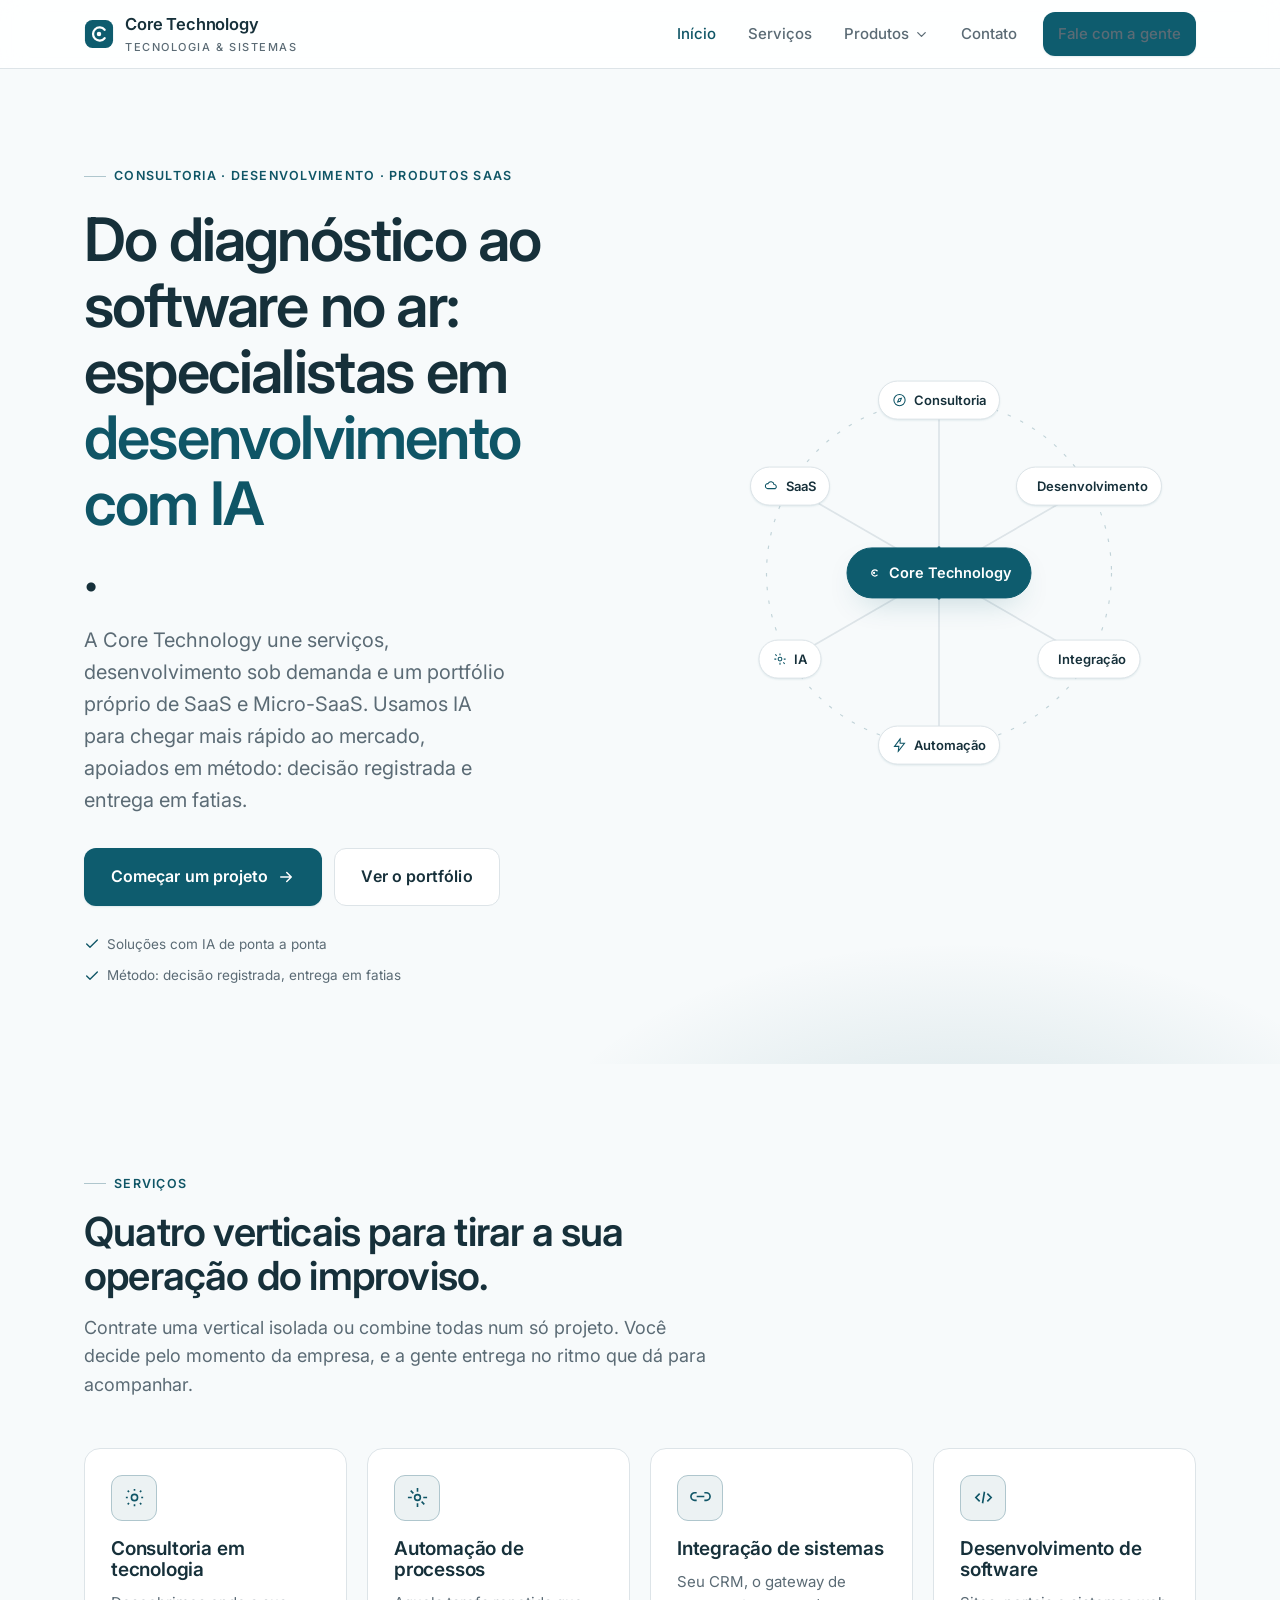
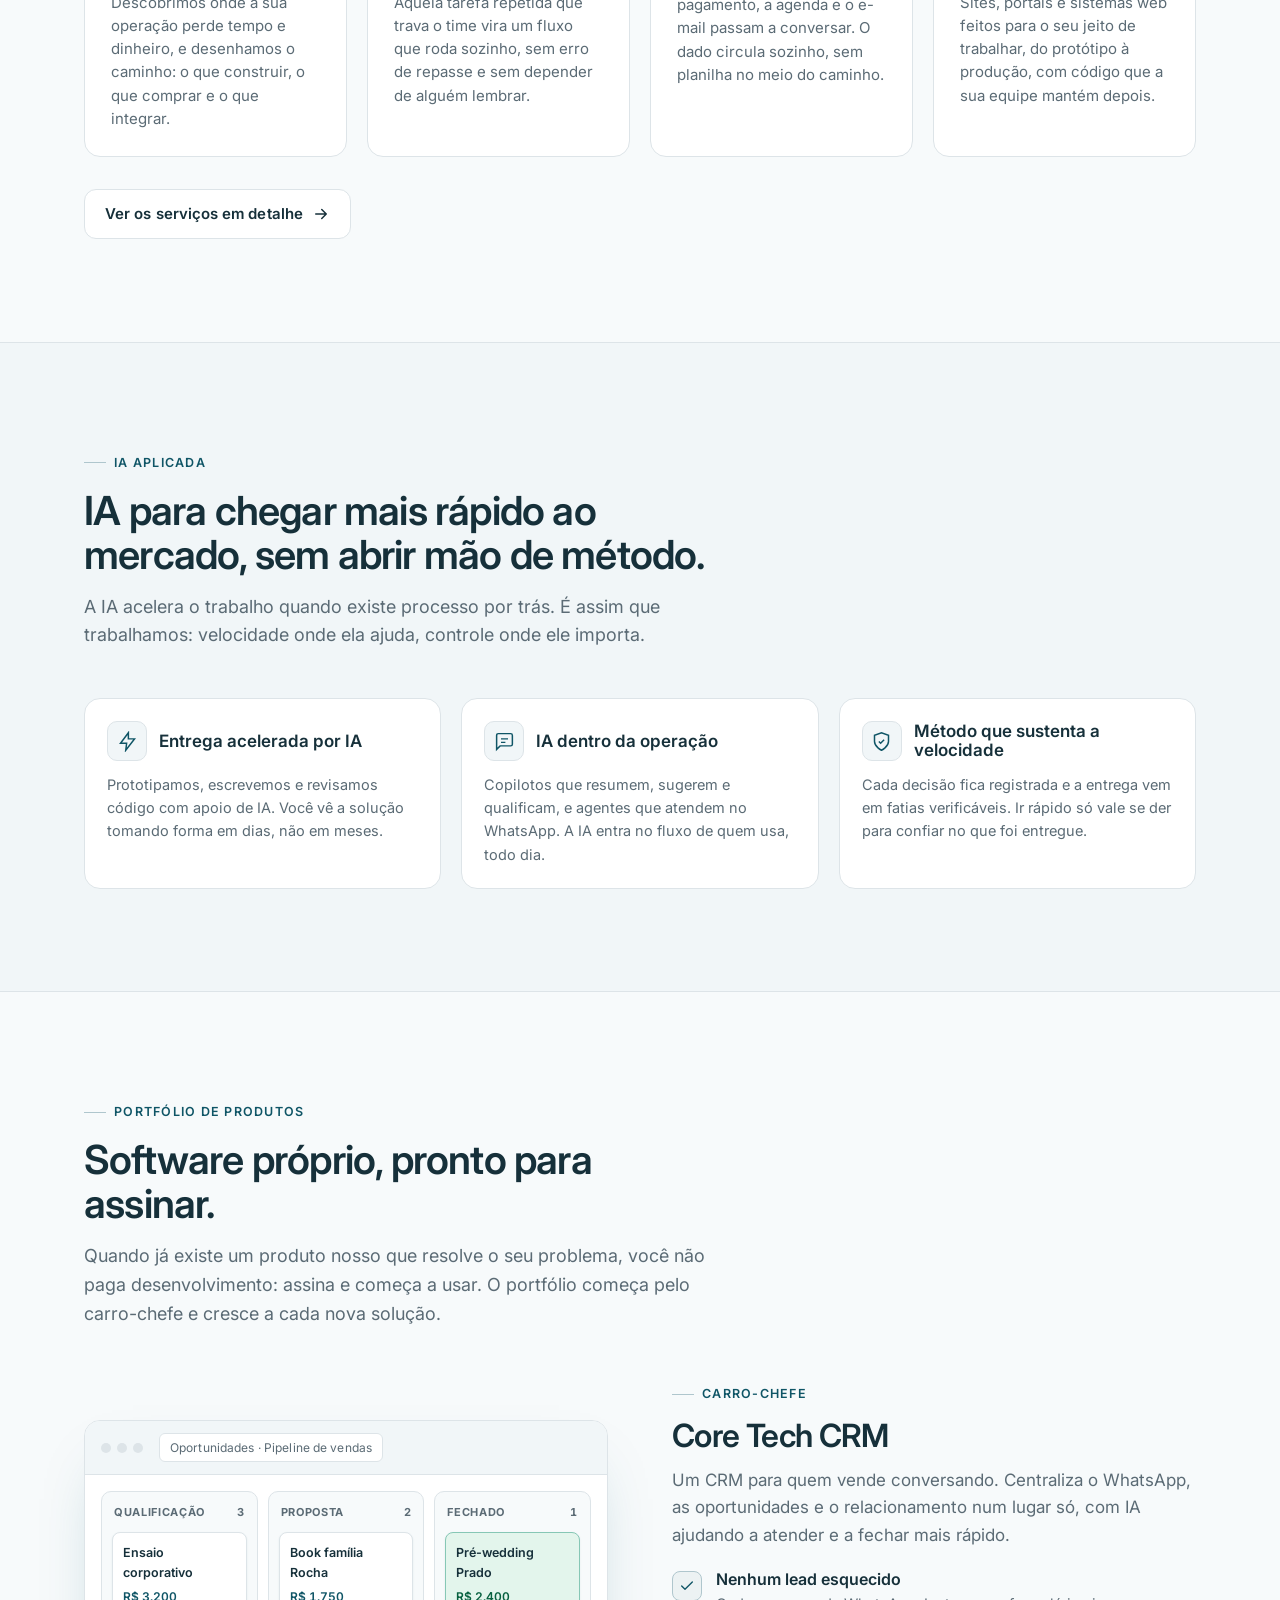
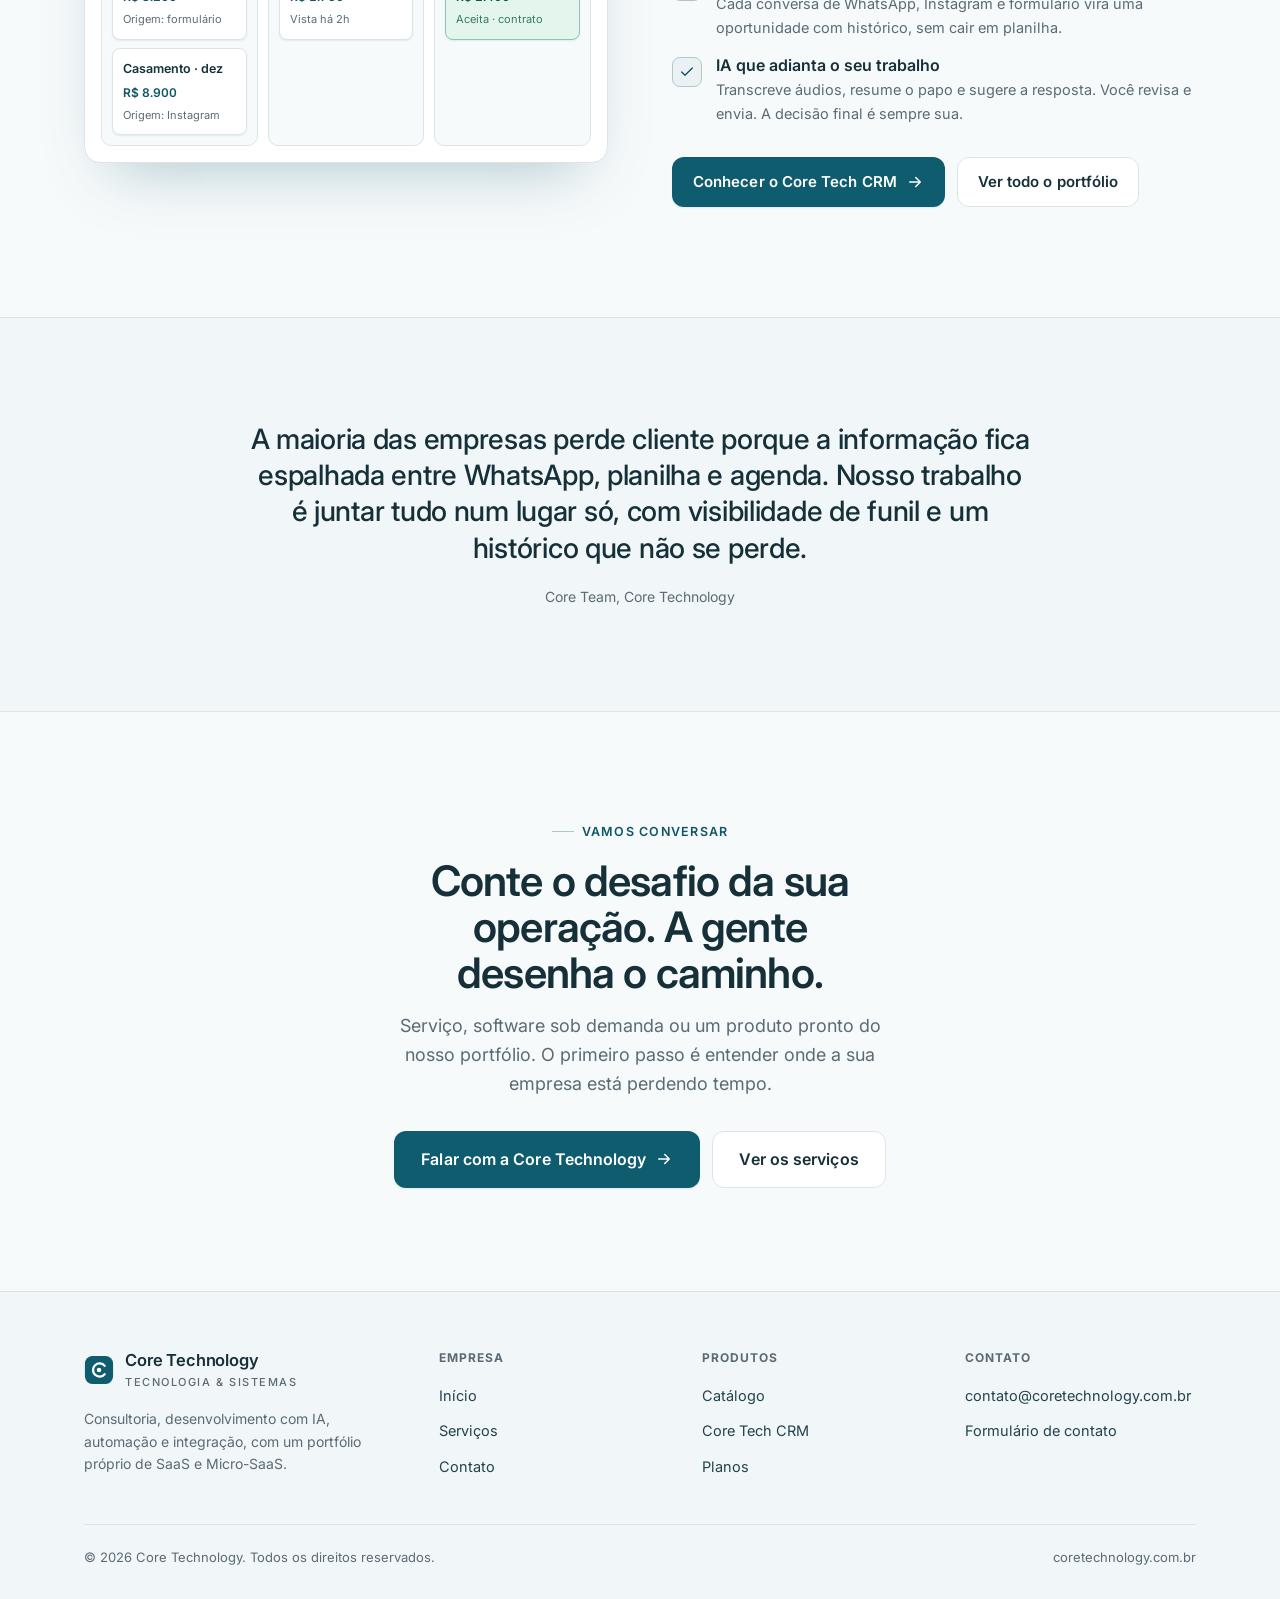
==== commit 549fb141: "Alinha site ao Design System atualizado e anima kanban da home - Migra tokens de cor/tipografia para" ====
--- a/index.html
+++ b/index.html
@@ -197,19 +197,19 @@
             <span class="mock__addr">Oportunidades · Pipeline de vendas</span>
           </div>
           <div style="padding:16px">
-            <div class="kanban">
-              <div class="kanban__col">
-                <div class="kanban__h"><span>Qualificação</span><span>3</span></div>
-                <div class="kanban__card"><div class="t">Ensaio corporativo</div><div class="v">R$ 3.200</div><div class="m">Origem: formulário</div></div>
-                <div class="kanban__card"><div class="t">Casamento · dez</div><div class="v">R$ 8.900</div><div class="m">Origem: Instagram</div></div>
+            <div class="kanban" data-kanban="demo">
+              <div class="kanban__col" data-col="qualificacao">
+                <div class="kanban__h"><span>Qualificação</span><span data-count>3</span></div>
+                <div class="kanban__card" data-card="ensaio"><div class="t">Ensaio corporativo</div><div class="v">R$ 3.200</div><div class="m">Origem: formulário</div></div>
+                <div class="kanban__card" data-card="casamento"><div class="t">Casamento · dez</div><div class="v">R$ 8.900</div><div class="m">Origem: Instagram</div></div>
               </div>
-              <div class="kanban__col">
-                <div class="kanban__h"><span>Proposta</span><span>2</span></div>
+              <div class="kanban__col" data-col="proposta">
+                <div class="kanban__h"><span>Proposta</span><span data-count>2</span></div>
                 <div class="kanban__card"><div class="t">Book família Rocha</div><div class="v">R$ 1.750</div><div class="m">Vista há 2h</div></div>
               </div>
-              <div class="kanban__col">
-                <div class="kanban__h"><span>Fechado</span><span>1</span></div>
-                <div class="kanban__card"><div class="t">Pré-wedding Prado</div><div class="v">R$ 2.400</div><div class="m">Aceita · contrato</div></div>
+              <div class="kanban__col" data-col="fechado">
+                <div class="kanban__h"><span>Fechado</span><span data-count>1</span></div>
+                <div class="kanban__card kanban__card--won"><div class="t">Pré-wedding Prado</div><div class="v">R$ 2.400</div><div class="m">Aceita · contrato</div></div>
               </div>
             </div>
           </div>
--- a/styles.css
+++ b/styles.css
@@ -1,18 +1,31 @@
 /* Core Technology — sistema visual compartilhado
-   Design System: Core Tech CRM Suite — azul-petróleo, superfícies claras, Inter.
-   Superfície pública: densidade respirada. Cores literais só no :root. */
+   Design System: Core Technology - Design System (superfície pública, modo claro).
+   Petróleo = identidade/ação; texto em ardósia neutra; densidade respirada. */
 
 :root {
-  --bg: #ffffff;
-  --fg: #07603f;
+  /* superfícies */
+  --page: #f7fafb;        /* fundo de página (DS bg) */
+  --bg: #ffffff;          /* superfície branca: cards, nav, form, mock (DS surface) */
+  --surface: #f1f6f8;     /* fill sutil: bandas, hovers, chips (DS surface-2) */
+  --border: #dde4e8;
+  --border-strong: #c3d0d6;
+
+  /* texto (DS text-strong / text / text-weak) */
+  --fg: #16303a;          /* títulos */
+  --fg-soft: #23434e;     /* corpo */
+  --fg-mute: #5b6b75;     /* secundário */
+  --muted: #5b6b75;       /* placeholder / ícone inativo */
+
+  /* identidade */
   --accent: #0e5c6e;
-  --surface: #f5f9f7;
-  --muted: #8fb7a9;
-  --border: #dce9e4;
-
-  /* derivados — nenhum literal novo, só mistura dos tokens acima */
-  --fg-soft: color-mix(in srgb, var(--fg) 72%, var(--bg));
-  --fg-mute: color-mix(in srgb, var(--fg) 52%, var(--bg));
+  --accent-strong: #0a4552;
+
+  /* cores funcionais (DS) — sempre com ícone/texto, nunca só cor */
+  --success: #0e9f6e; --success-soft: #e3f5ec; --success-ink: #07603f;
+  --warning: #b45309; --warning-soft: #fbf0e3; --warning-ink: #8a4008;
+  --error: #b3453b; --error-soft: #f7eae9; --error-ink: #8c332b;
+
+  /* derivados — só mistura dos tokens acima */
   --accent-ink: color-mix(in srgb, var(--accent) 85%, var(--fg));
   --accent-wash: color-mix(in srgb, var(--accent) 8%, var(--bg));
   --accent-line: color-mix(in srgb, var(--accent) 22%, var(--border));
@@ -22,7 +35,7 @@
   --shadow-lg: 0 30px 60px -28px color-mix(in srgb, var(--accent) 34%, transparent);
 
   --font: "Inter", system-ui, -apple-system, "Segoe UI", "Helvetica Neue", Arial, sans-serif;
-  --radius: 8px;
+  --radius: 12px;
   --radius-lg: 16px;
   --maxw: 1160px;
   --ease: cubic-bezier(0.22, 0.61, 0.36, 1);
@@ -38,10 +51,10 @@
   max-width: 100%;
   overflow-x: clip; /* trava rolagem horizontal sem virar contêiner de rolagem (preserva o header sticky) */
   font-family: var(--font);
-  font-size: 17px;
+  font-size: 16px;
   line-height: 1.6;
   color: var(--fg-soft);
-  background: var(--bg);
+  background: var(--page);
   -webkit-font-smoothing: antialiased;
   text-rendering: optimizeLegibility;
 }
@@ -224,12 +237,18 @@
 /* ---------- Kanban mini ---------- */
 .kanban { display: grid; grid-template-columns: repeat(3, 1fr); gap: 10px; }
 .kanban__col { background: var(--surface-2); border: 1px solid var(--border); border-radius: 10px; padding: 10px; }
-.kanban__h { font-size: 11px; font-weight: 700; letter-spacing: 0.06em; text-transform: uppercase; color: var(--fg-mute); margin: 2px 2px 10px; display: flex; justify-content: space-between; }
-.kanban__card { background: var(--bg); border: 1px solid var(--border); border-radius: 8px; padding: 10px; margin-bottom: 8px; box-shadow: var(--shadow-sm); }
+.kanban__h { font-size: 11px; font-weight: 700; letter-spacing: 0.06em; text-transform: uppercase; color: var(--fg-mute); margin: 2px 2px 10px; display: flex; justify-content: space-between; font-variant-numeric: tabular-nums; }
+.kanban__card { background: var(--bg); border: 1px solid var(--border); border-radius: 8px; padding: 10px; margin-bottom: 8px; box-shadow: var(--shadow-sm); transition: box-shadow 0.2s var(--ease), border-color 0.2s var(--ease); }
 .kanban__card:last-child { margin-bottom: 0; }
 .kanban__card .t { font-size: 12.5px; font-weight: 600; color: var(--fg); }
-.kanban__card .v { font-size: 12px; color: var(--accent-ink); font-weight: 600; margin-top: 4px; }
+.kanban__card .v { font-size: 12px; color: var(--accent-ink); font-weight: 600; margin-top: 4px; font-variant-numeric: tabular-nums; }
 .kanban__card .m { font-size: 11px; color: var(--fg-mute); margin-top: 5px; }
+/* estado "negócio fechado" — cor funcional de sucesso (DS) */
+.kanban__card--won { background: var(--success-soft); border-color: color-mix(in srgb, var(--success) 42%, var(--border)); }
+.kanban__card--won .v { color: var(--success-ink); }
+.kanban__card--won .m { color: color-mix(in srgb, var(--success-ink) 80%, var(--success-soft)); }
+/* cartão "em arraste" durante a animação demonstrativa */
+.kanban__card--drag { box-shadow: var(--shadow-md); position: relative; z-index: 5; }
 
 /* ---------- Faixa de destaque ---------- */
 .spotlight { background: var(--accent); color: var(--bg); border-radius: var(--radius-lg); overflow: hidden; }
@@ -307,13 +326,13 @@
 }
 .field input::placeholder, .field textarea::placeholder { color: var(--muted); }
 .field__row { display: grid; grid-template-columns: 1fr 1fr; gap: 16px; }
-.field__err { display: none; font-size: 12.5px; color: var(--accent-ink); margin-top: 6px; font-weight: 500; }
-.field.invalid input, .field.invalid select, .field.invalid textarea { border-color: var(--accent); }
+.field__err { display: none; font-size: 12.5px; color: var(--error); margin-top: 6px; font-weight: 500; }
+.field.invalid input, .field.invalid select, .field.invalid textarea { border-color: var(--error); }
 .field.invalid .field__err { display: block; }
 .form__note { font-size: 12.5px; color: var(--fg-mute); margin-top: 4px; }
 .form__ok {
-  display: none; align-items: center; gap: 10px; font-size: 14.5px; font-weight: 500; color: var(--accent-ink);
-  background: var(--accent-wash); border: 1px solid var(--accent-line); border-radius: var(--radius); padding: 14px 16px; margin-bottom: 18px;
+  display: none; align-items: center; gap: 10px; font-size: 14.5px; font-weight: 500; color: var(--success-ink);
+  background: var(--success-soft); border: 1px solid color-mix(in srgb, var(--success) 30%, var(--border)); border-radius: var(--radius); padding: 14px 16px; margin-bottom: 18px;
 }
 .form__ok.show { display: flex; }
 .form__ok svg { width: 20px; height: 20px; flex: none; }
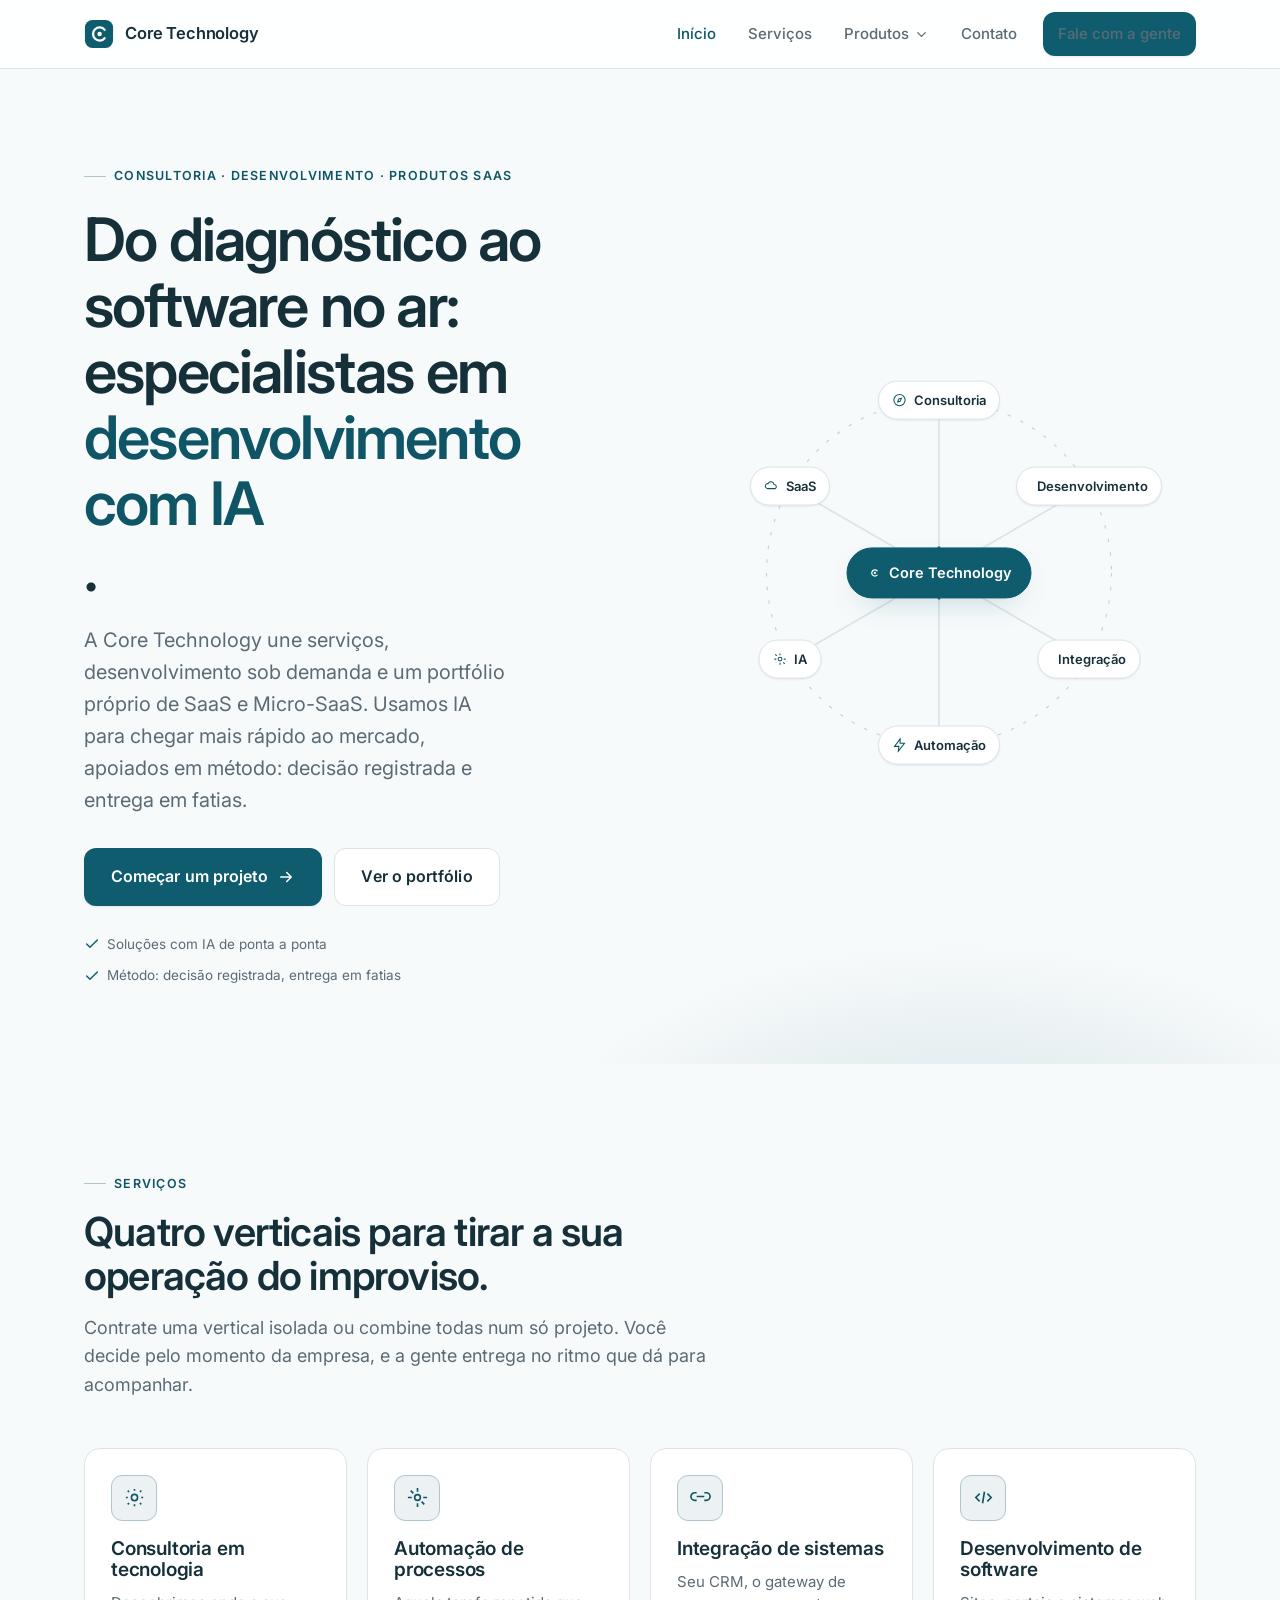
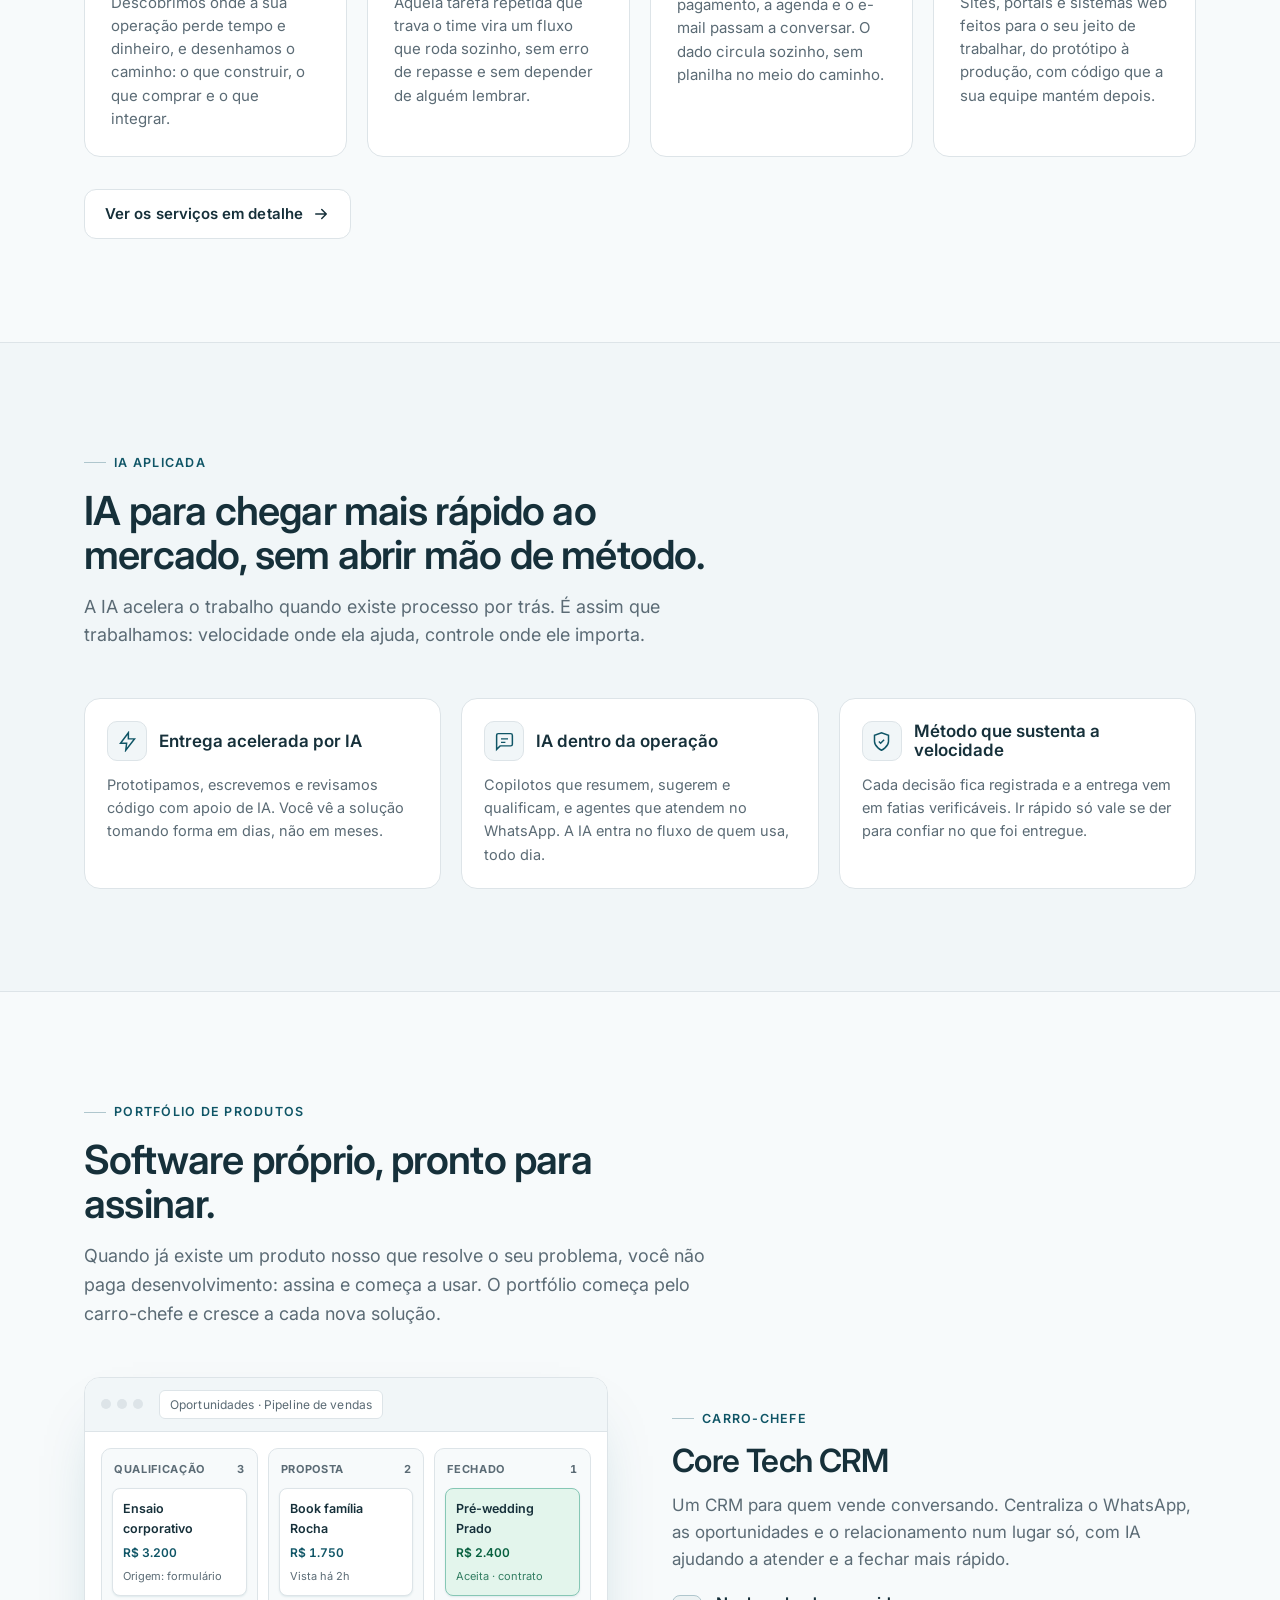
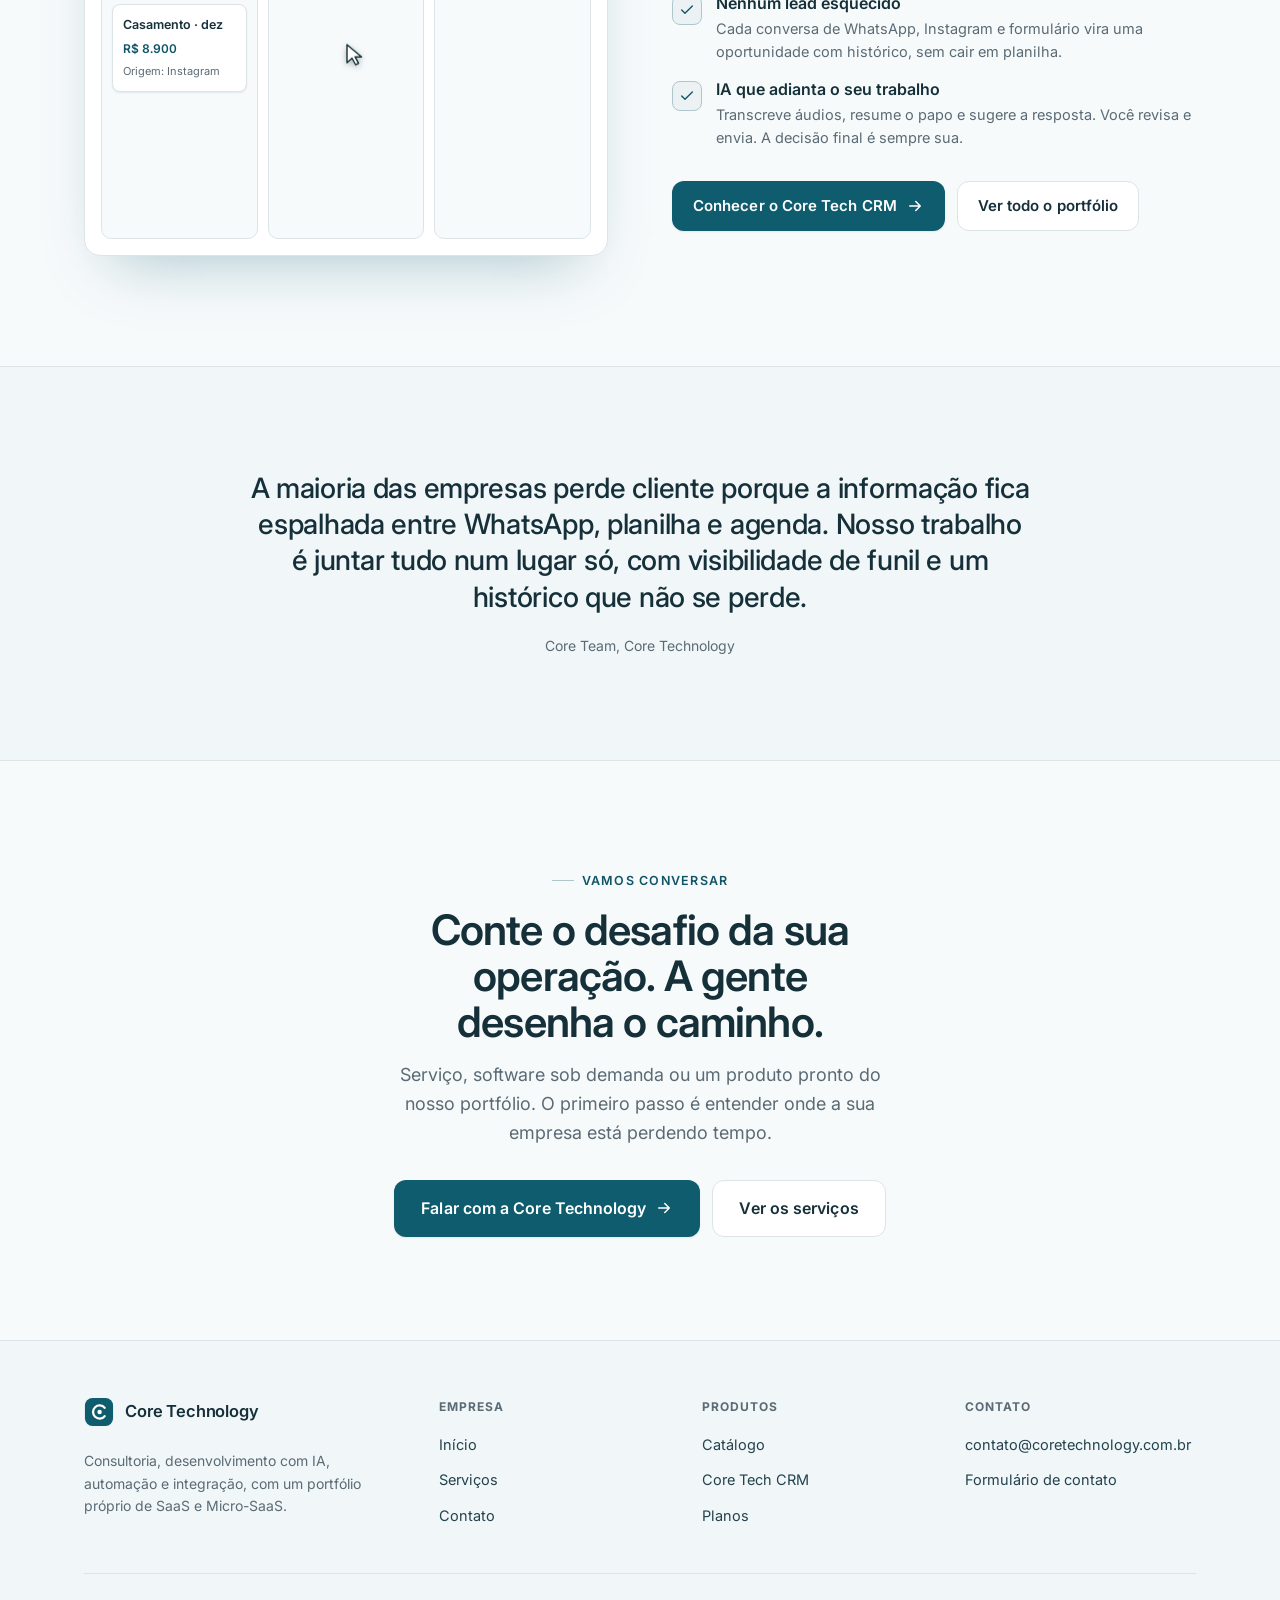
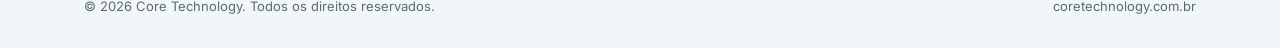
==== commit 6b3707bf: "Adiciona identidade visual (logo/) e aprimora a animação do kanban - Novos ativos de marca em logo/:" ====
--- a/index.html
+++ b/index.html
@@ -19,11 +19,10 @@
       <svg class="brand__mark" viewBox="0 0 32 32" fill="none" aria-hidden="true">
         <rect x="1" y="1" width="30" height="30" rx="8" fill="var(--accent)"/>
         <path d="M22 11.5a7 7 0 1 0 0 9" stroke="#ffffff" stroke-width="2.4" stroke-linecap="round"/>
-        <circle cx="16" cy="16" r="2.4" fill="#ffffff"/>
+        <circle cx="16.64" cy="16" r="2.4" fill="#ffffff"/>
       </svg>
       <span>
         <span class="brand__name">Core Technology</span>
-        <small>Tecnologia &amp; Sistemas</small>
       </span>
     </a>
     <nav class="nav__links" aria-label="Principal">
@@ -94,7 +93,7 @@
           </g>
         </svg>
         <span class="cons-node cons-node--center" style="left:50%;top:50%">
-          <svg viewBox="0 0 24 24" fill="none" aria-hidden="true"><path d="M17 8.5a5 5 0 1 0 0 7" stroke="currentColor" stroke-width="2" stroke-linecap="round"/><circle cx="12" cy="12" r="1.8" fill="currentColor"/></svg>
+          <svg viewBox="0 0 24 24" fill="none" aria-hidden="true"><path d="M17 8.5a5 5 0 1 0 0 7" stroke="currentColor" stroke-width="2" stroke-linecap="round"/><circle cx="13.43" cy="12" r="1.8" fill="currentColor"/></svg>
           Core Technology
         </span>
         <span class="cons-node" style="left:50%;top:12.5%;animation-delay:0s"><svg viewBox="0 0 24 24" fill="none" stroke="currentColor" stroke-width="1.7"><circle cx="12" cy="12" r="9"/><path d="m15 9-2 5-4 1 2-5z"/></svg> Consultoria</span>
@@ -275,9 +274,9 @@
           <svg class="brand__mark" viewBox="0 0 32 32" fill="none" aria-hidden="true">
             <rect x="1" y="1" width="30" height="30" rx="8" fill="var(--accent)"/>
             <path d="M22 11.5a7 7 0 1 0 0 9" stroke="#ffffff" stroke-width="2.4" stroke-linecap="round"/>
-            <circle cx="16" cy="16" r="2.4" fill="#ffffff"/>
+            <circle cx="16.64" cy="16" r="2.4" fill="#ffffff"/>
           </svg>
-          <span><span class="brand__name">Core Technology</span><small>Tecnologia &amp; Sistemas</small></span>
+          <span><span class="brand__name">Core Technology</span></span>
         </a>
         <p>Consultoria, desenvolvimento com IA, automação e integração, com um portfólio próprio de SaaS e Micro-SaaS.</p>
       </div>
--- a/styles.css
+++ b/styles.css
@@ -248,7 +248,16 @@
 .kanban__card--won .v { color: var(--success-ink); }
 .kanban__card--won .m { color: color-mix(in srgb, var(--success-ink) 80%, var(--success-soft)); }
 /* cartão "em arraste" durante a animação demonstrativa */
-.kanban__card--drag { box-shadow: var(--shadow-md); position: relative; z-index: 5; }
+.kanban__card--drag { box-shadow: var(--shadow-lg); position: relative; z-index: 5; }
+
+/* cursor simulado que arrasta os cartões (só na home) */
+.kbd-cursor { position: absolute; top: 0; left: 0; width: 30px; height: 30px; z-index: 40; pointer-events: none; opacity: 0; will-change: transform; }
+.kbd-cursor.is-on { opacity: 1; }
+.kbd-cursor svg { position: absolute; top: 0; left: 0; overflow: visible; filter: drop-shadow(0 2px 3px color-mix(in srgb, var(--fg) 34%, transparent)); transition: opacity 0.12s var(--ease); }
+.kbd-cursor__arrow { transform: translate(-2px, -2px); }
+.kbd-cursor__hand { transform: translate(-14px, -14px); opacity: 0; }
+.kbd-cursor.is-grab .kbd-cursor__arrow { opacity: 0; }
+.kbd-cursor.is-grab .kbd-cursor__hand { opacity: 1; }
 
 /* ---------- Faixa de destaque ---------- */
 .spotlight { background: var(--accent); color: var(--bg); border-radius: var(--radius-lg); overflow: hidden; }
@@ -389,6 +398,19 @@
   .hero__actions .btn { width: 100%; }
 }
 
+/* Kanban compacto no mobile — evita o texto dos cartões e cabeçalhos vazarem */
+@media (max-width: 500px) {
+  .kanban { gap: 6px; }
+  .kanban__col { padding: 8px 5px; border-radius: 8px; }
+  .kanban__h { font-size: 8.5px; letter-spacing: 0.01em; gap: 4px; margin: 2px 1px 8px; }
+  .kanban__h span:first-child { overflow: hidden; text-overflow: ellipsis; white-space: nowrap; min-width: 0; }
+  .kanban__h [data-count] { flex: none; }
+  .kanban__card { padding: 7px 8px; border-radius: 7px; }
+  .kanban__card .t { font-size: 11px; line-height: 1.25; overflow-wrap: anywhere; }
+  .kanban__card .v { font-size: 10.5px; overflow-wrap: anywhere; }
+  .kanban__card .m { font-size: 9.5px; overflow-wrap: anywhere; }
+}
+
 /* ---------- Menu Produtos (dropdown) ---------- */
 .nav__drop { position: relative; display: flex; }
 .nav__drop-toggle { display: inline-flex; align-items: center; gap: 5px; cursor: pointer; }
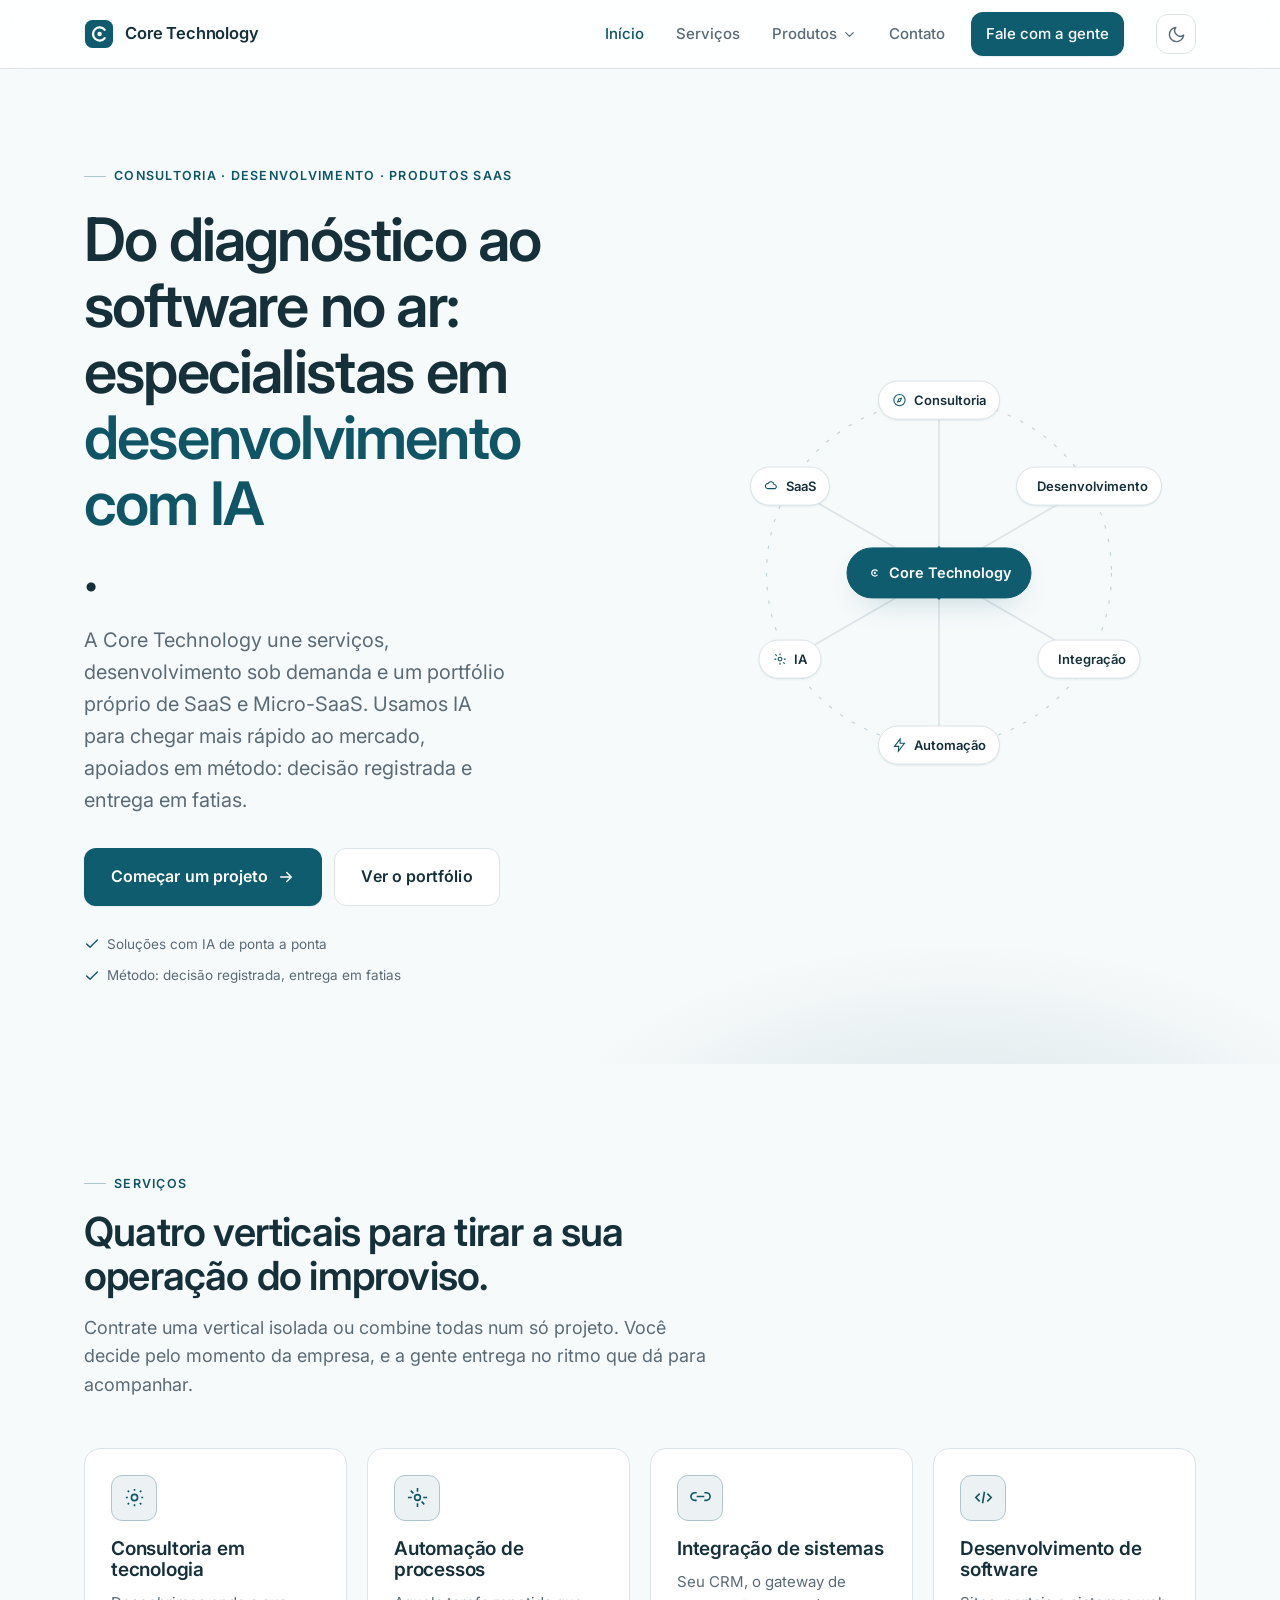
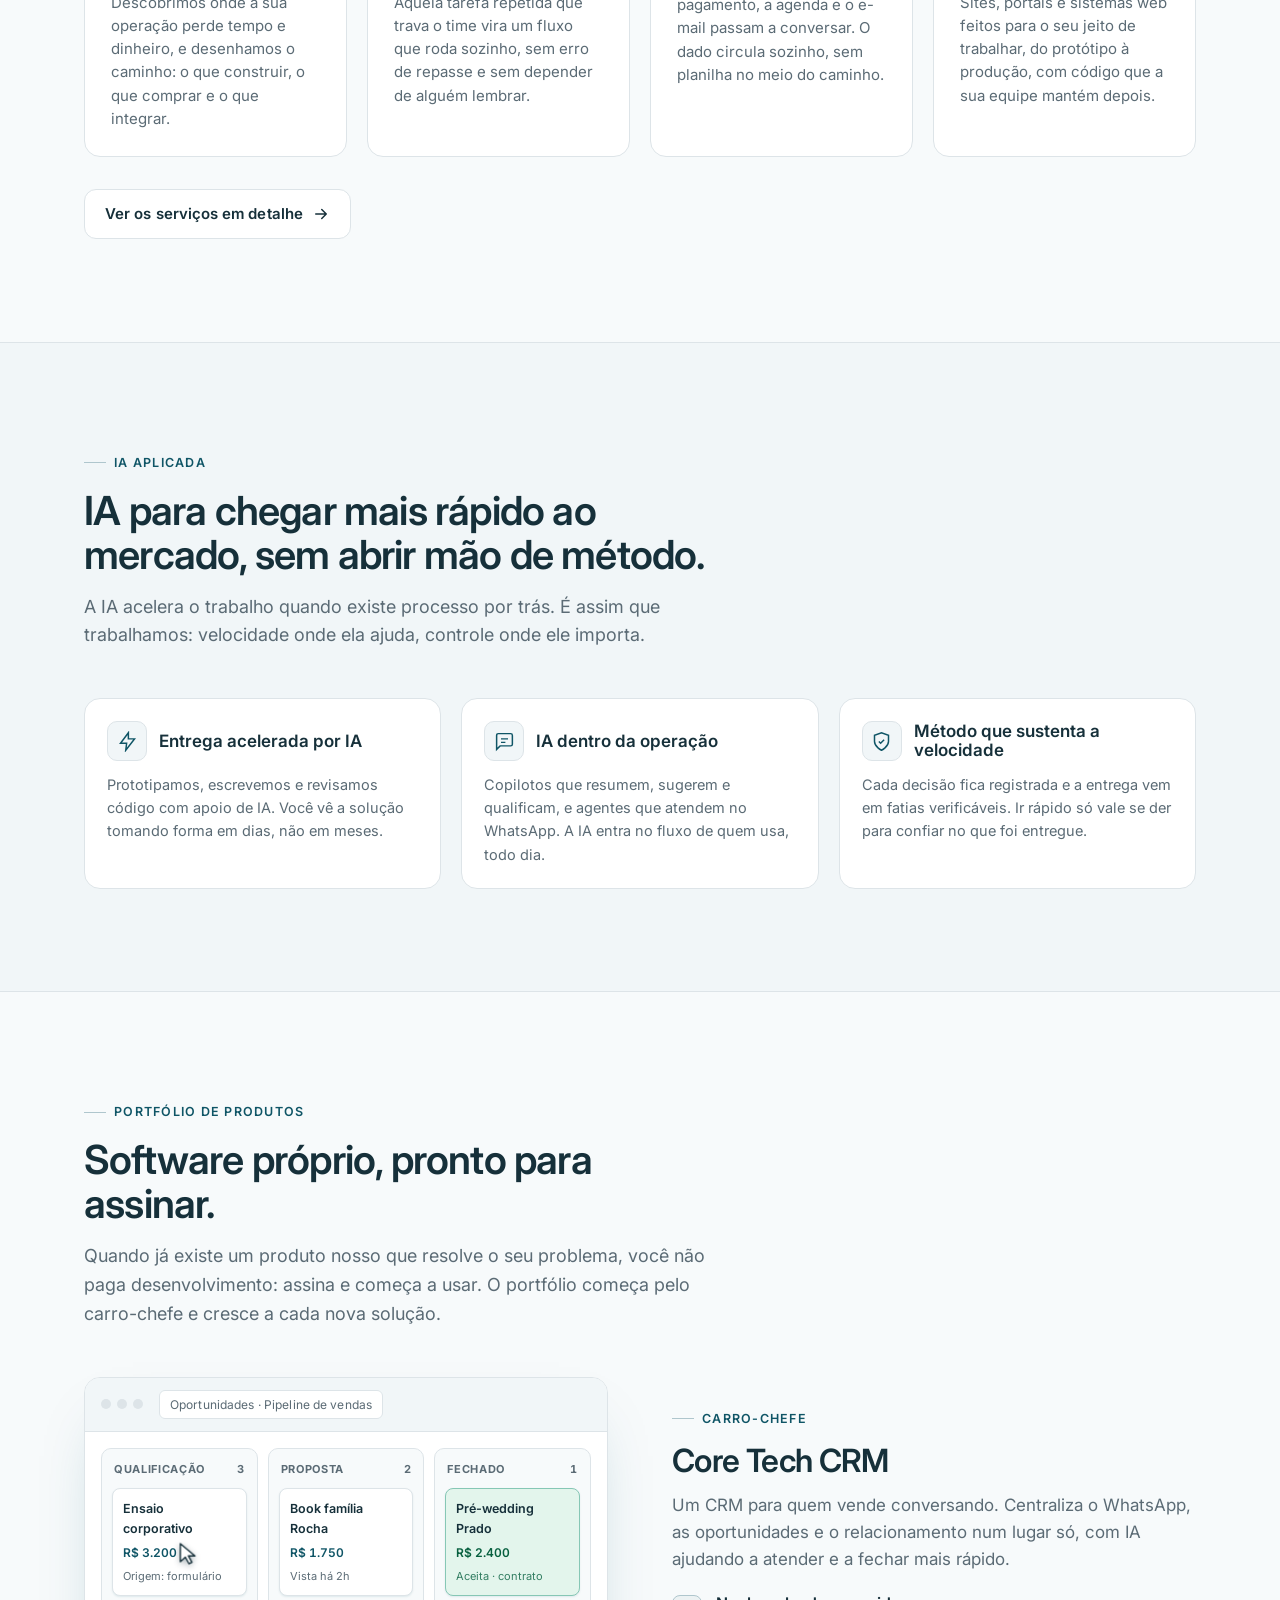
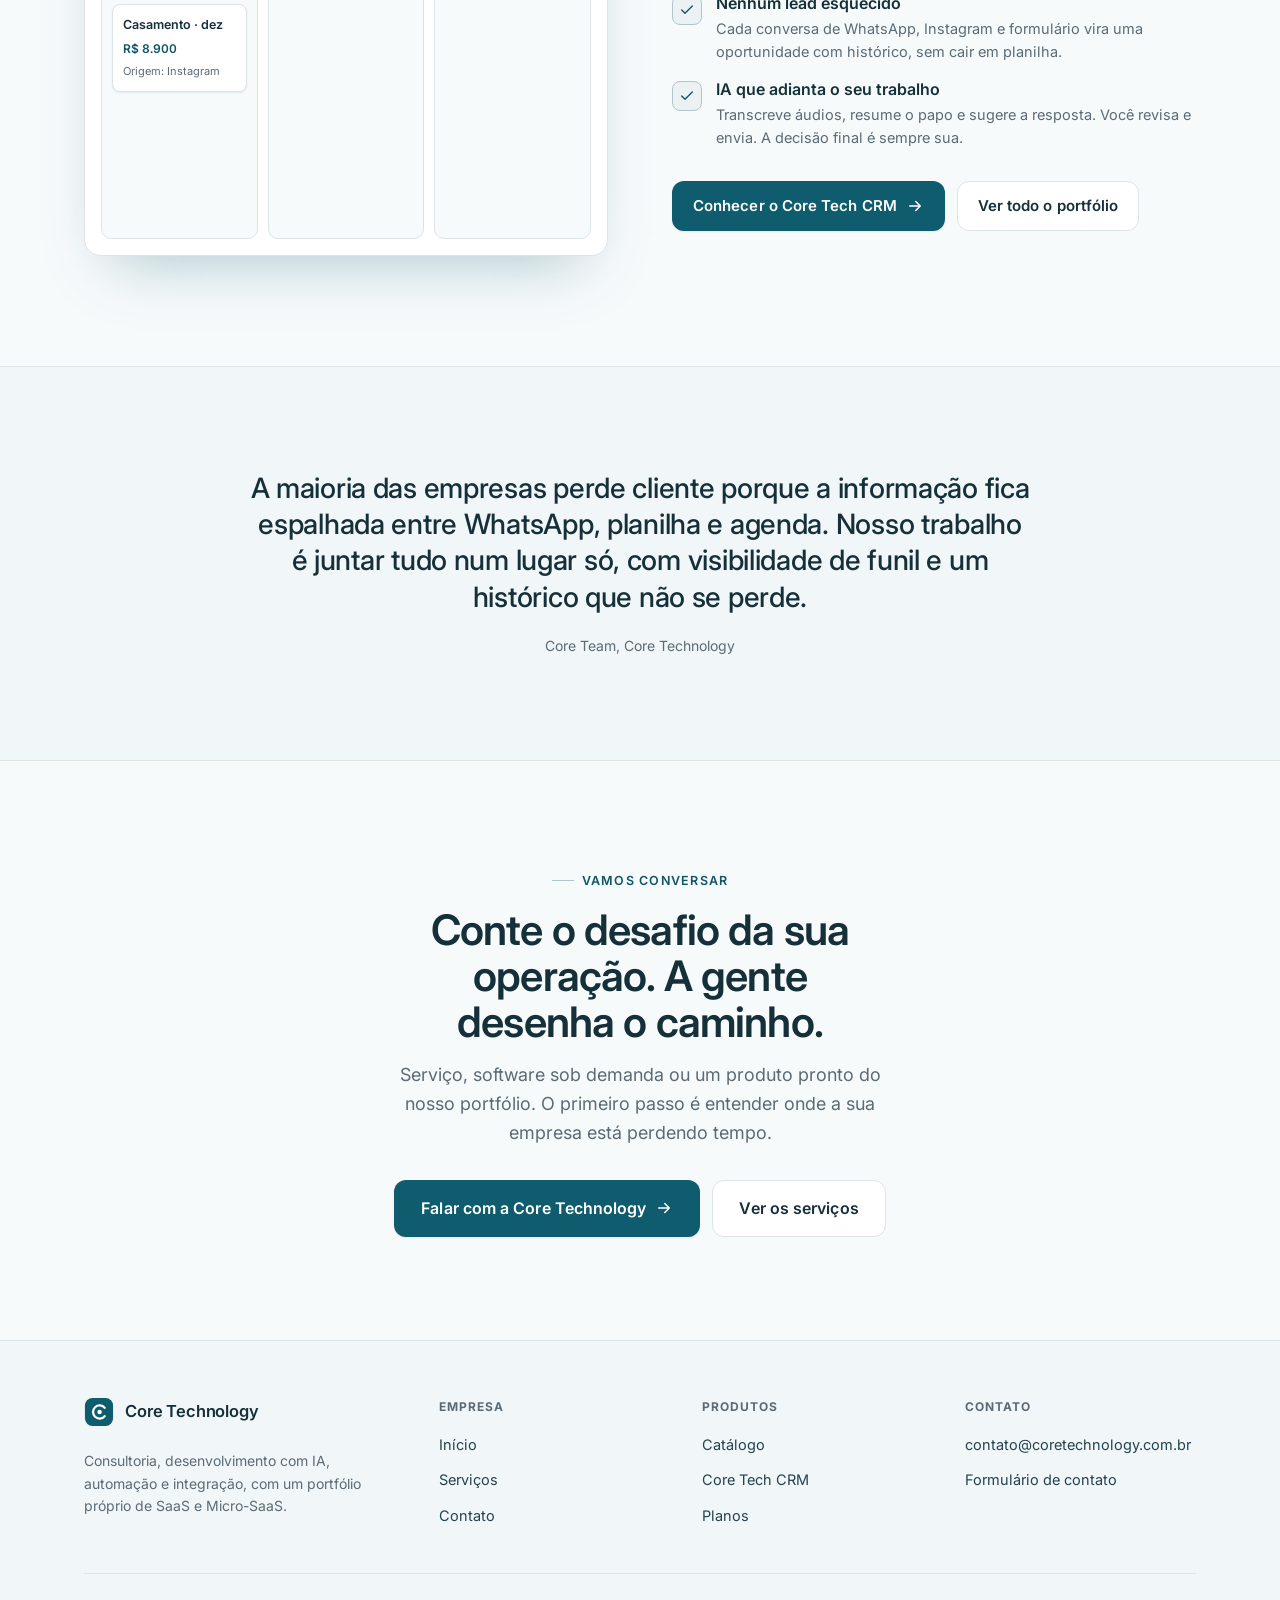
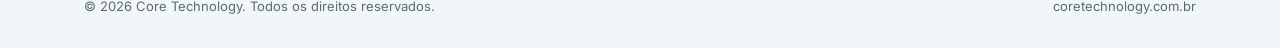
==== commit a3b61540: "Corrige contraste do CTA no header e adiciona tema claro/escuro - Corrige o texto do CTA "Fale com a" ====
--- a/index.html
+++ b/index.html
@@ -9,6 +9,7 @@
 <link rel="preconnect" href="https://fonts.gstatic.com" crossorigin>
 <link href="https://fonts.googleapis.com/css2?family=Inter:wght@400;500;600;700&display=swap" rel="stylesheet">
 <link rel="stylesheet" href="styles.css?v=3">
+<script>(function(){try{var t=localStorage.getItem('theme');if(t==='dark'||(!t&&window.matchMedia&&matchMedia('(prefers-color-scheme: dark)').matches)){document.documentElement.classList.add('dark');}}catch(e){}})();</script>
 </head>
 <body>
 
@@ -43,6 +44,7 @@
       <a href="contato.html">Contato</a>
       <a href="contato.html" class="btn btn--primary nav__cta">Fale com a gente</a>
     </nav>
+    <button class="theme-toggle" data-theme-toggle type="button" aria-label="Mudar para tema escuro"><svg class="theme-toggle__moon" viewBox="0 0 24 24" fill="none" stroke="currentColor" stroke-width="1.8" stroke-linecap="round" stroke-linejoin="round" aria-hidden="true"><path d="M21 12.8A9 9 0 1 1 11.2 3a7 7 0 0 0 9.8 9.8z"/></svg><svg class="theme-toggle__sun" viewBox="0 0 24 24" fill="none" stroke="currentColor" stroke-width="1.8" stroke-linecap="round" stroke-linejoin="round" aria-hidden="true"><circle cx="12" cy="12" r="4"/><path d="M12 2v2M12 20v2M4.9 4.9l1.4 1.4M17.7 17.7l1.4 1.4M2 12h2M20 12h2M4.9 19.1l1.4-1.4M17.7 6.3l1.4-1.4"/></svg></button>
     <button class="nav__burger" data-burger aria-label="Abrir menu" aria-expanded="false">
       <svg viewBox="0 0 24 24" fill="none" stroke="currentColor" stroke-width="2" stroke-linecap="round"><path d="M4 7h16M4 12h16M4 17h16"/></svg>
     </button>
--- a/styles.css
+++ b/styles.css
@@ -3,6 +3,7 @@
    Petróleo = identidade/ação; texto em ardósia neutra; densidade respirada. */
 
 :root {
+  color-scheme: light;
   /* superfícies */
   --page: #f7fafb;        /* fundo de página (DS bg) */
   --bg: #ffffff;          /* superfície branca: cards, nav, form, mock (DS surface) */
@@ -39,6 +40,31 @@
   --radius-lg: 16px;
   --maxw: 1160px;
   --ease: cubic-bezier(0.22, 0.61, 0.36, 1);
+}
+
+/* Tema escuro (DS) — mesma família, variantes mais claras e dessaturadas.
+   Só troca a paleta-base; os derivados (accent-ink/wash/line, surface-2)
+   recalculam sozinhos porque usam color-mix dos tokens acima. */
+.dark {
+  color-scheme: dark;
+  --page: #0c1619;
+  --bg: #122227;
+  --surface: #182c33;
+  --border: #263b43;
+  --border-strong: #35505a;
+  --fg: #e8f0f2;
+  --fg-soft: #d2dfe3;
+  --fg-mute: #8ea3ac;
+  --muted: #8ea3ac;
+  --accent: #4fb6cc;
+  --accent-strong: #6fc9dc;
+  --success: #34c08d; --success-soft: #10312a; --success-ink: #6fd9b0;
+  --warning: #e0a458; --warning-soft: #332610; --warning-ink: #f0c489;
+  --error: #e0736a; --error-soft: #331c1a; --error-ink: #f0a29a;
+  /* no escuro a sombra é preta, não tingida de primária */
+  --shadow-sm: 0 1px 2px rgba(0, 0, 0, 0.4);
+  --shadow-md: 0 14px 34px -14px rgba(0, 0, 0, 0.6);
+  --shadow-lg: 0 30px 60px -28px rgba(0, 0, 0, 0.66);
 }
 
 * { box-sizing: border-box; }
@@ -111,7 +137,23 @@
 .nav__links a:hover { color: var(--fg); background: var(--surface); }
 .nav__links a[aria-current="page"] { color: var(--accent-ink); }
 .nav__cta { margin-left: 8px; }
+/* CTA do header: garante texto sobre a primária (vence .nav__links a) */
+.nav__links a.btn--primary, .nav__links a.btn--primary:hover { color: var(--bg); background: var(--accent); }
+.nav__links a.btn--primary:hover { background: var(--accent-ink); }
 .nav__burger { display: none; }
+
+/* ---------- Seletor de tema (claro/escuro) ---------- */
+.theme-toggle {
+  display: inline-grid; place-items: center; width: 40px; height: 40px; flex: none;
+  margin-left: 8px; border: 1px solid var(--border); border-radius: var(--radius);
+  background: var(--bg); color: var(--fg-mute); cursor: pointer;
+  transition: color 0.18s var(--ease), border-color 0.18s var(--ease), background 0.18s var(--ease);
+}
+.theme-toggle:hover { color: var(--fg); border-color: var(--accent-line); background: var(--surface); }
+.theme-toggle svg { width: 19px; height: 19px; }
+.theme-toggle__sun { display: none; }
+.dark .theme-toggle__sun { display: block; }
+.dark .theme-toggle__moon { display: none; }
 
 /* ---------- Botões ---------- */
 .btn {
@@ -379,6 +421,8 @@
     border: 1px solid var(--border); border-radius: var(--radius); background: var(--bg); color: var(--fg); cursor: pointer;
   }
   .nav__burger svg { width: 22px; height: 22px; }
+  .theme-toggle { margin-left: auto; }
+  .nav__burger { margin-left: 6px; }
   .nav[data-open="true"] .nav__links {
     display: flex; flex-direction: column; align-items: stretch; position: absolute; left: 0; right: 0; top: 68px;
     background: var(--bg); border-bottom: 1px solid var(--border); padding: 12px 16px 18px; gap: 4px; box-shadow: var(--shadow-md);
